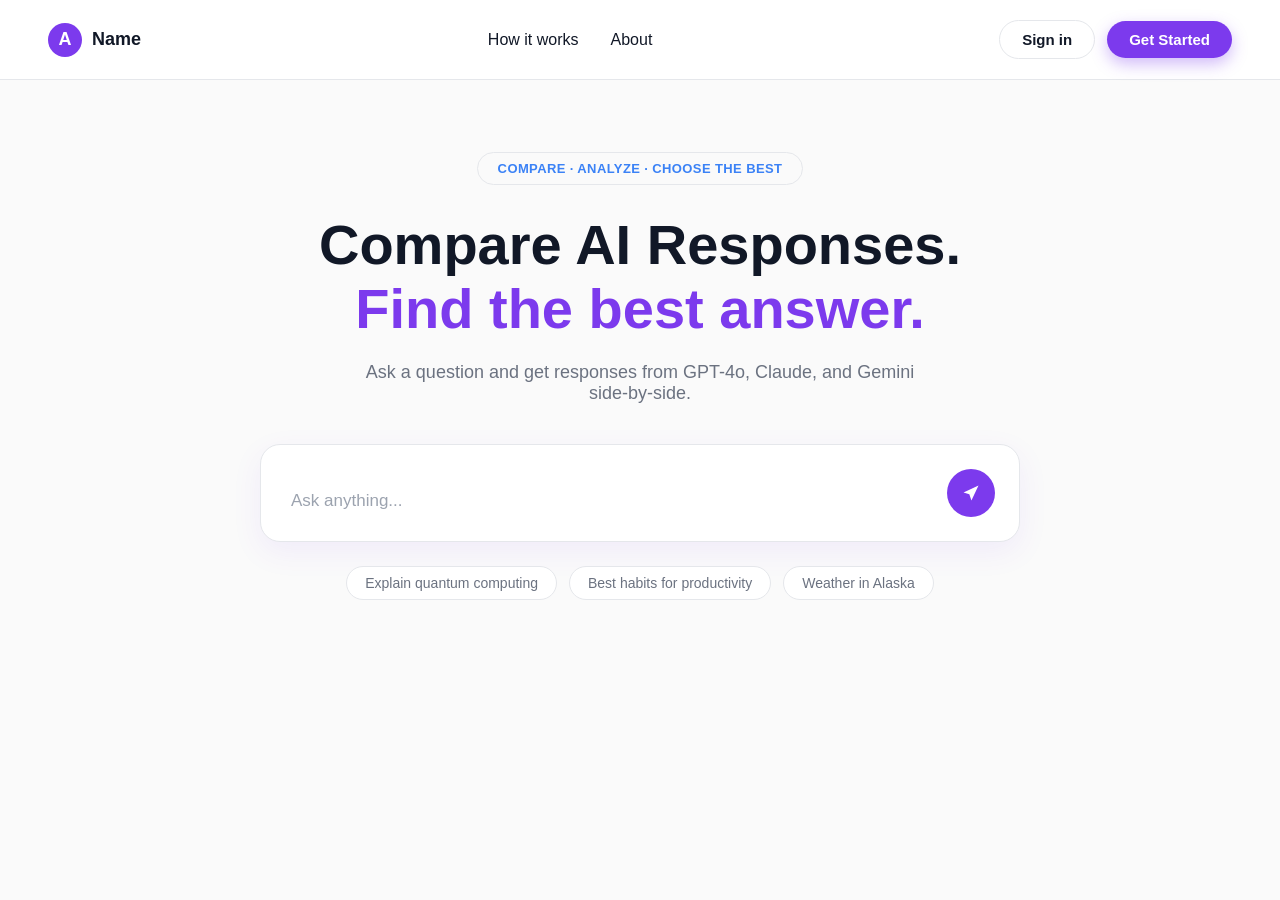
==== index.html @ 4faf6ca4 "Rename index (2).html to index.html" ====
<!DOCTYPE html>
<html lang="en">
<head>
<meta charset="UTF-8">
<meta name="viewport" content="width=device-width, initial-scale=1.0">
<title>LLM Router — Compare AI Responses</title>
<link rel="stylesheet" href="style.css">
</head>
<body>

<header class="topbar">
  <a class="brand" href="#" data-action="go-landing">
    <span class="brand-avatar">A</span>
    <span class="brand-name">Name</span>
  </a>
  <nav class="nav-links">
    <a href="#">How it works</a>
    <a href="#">About</a>
  </nav>
  <div class="nav-actions">
    <a class="btn btn-outline" href="#">Sign in</a>
    <button class="btn btn-primary" data-action="get-started">Get Started</button>
  </div>
</header>

<main>

  <!-- ============ LANDING SCREEN ============ -->
  <section id="screen-landing" class="screen screen--active">
    <div class="landing-hero">
      <span class="pill">COMPARE &middot; ANALYZE &middot; CHOOSE THE BEST</span>
      <h1 class="hero-title">
        Compare AI Responses.<br>
        <span class="accent">Find the best answer.</span>
      </h1>
      <p class="hero-subtitle">
        Ask a question and get responses from GPT-4o, Claude, and Gemini side-by-side.
      </p>

      <form id="question-form" class="ask-box">
        <textarea id="question-input" placeholder="Ask anything..." rows="1" required></textarea>
        <button type="submit" class="send-btn" aria-label="Submit question">
          <svg viewBox="0 0 24 24" fill="currentColor"><path d="M3 11.5 21 3l-8.5 18-2.5-7.5L3 11.5Z"/></svg>
        </button>
      </form>

      <div class="example-chips">
        <button type="button" class="chip">Explain quantum computing</button>
        <button type="button" class="chip">Best habits for productivity</button>
        <button type="button" class="chip">Weather in Alaska</button>
      </div>
    </div>
  </section>

  <!-- ============ LOADING SCREEN ============ -->
  <section id="screen-loading" class="screen">
    <div class="loading-card">
      <span class="brand-avatar brand-avatar--lg">A</span>
      <h2>Comparing responses...</h2>
      <p id="loading-subtitle" class="muted">Getting the best answers from three models.</p>

      <div class="progress-row">
        <div class="progress-track">
          <div id="progress-fill" class="progress-fill"></div>
        </div>
        <span id="progress-percent" class="progress-percent">0%</span>
      </div>

      <ul id="loading-models" class="loading-models"></ul>
    </div>
  </section>

  <!-- ============ RESULTS / COMPARISON SCREEN ============ -->
  <section id="screen-results" class="screen">
    <div class="results-topbar">
      <button class="link-btn" data-action="new-question">&larr; New Question</button>
      <div class="view-toggle">
        <button class="toggle-btn toggle-btn--active" data-view="card">Card View</button>
        <button class="toggle-btn" data-view="table">Table View</button>
      </div>
      <div class="results-actions">
        <button class="icon-btn" data-action="share" title="Share">Share</button>
        <button class="icon-btn" data-action="new-question" title="Restart">&#8635;</button>
      </div>
    </div>

    <h2 class="question-label">Question Asked</h2>
    <p id="question-text" class="question-text">—</p>

    <div id="results-cards" class="results-cards"></div>

    <table id="results-table" class="results-table hidden">
      <thead>
        <tr><th>Model</th><th>Response</th><th></th></tr>
      </thead>
      <tbody id="results-table-body"></tbody>
    </table>

    <div class="verdict-banner">
      <span class="verdict-trophy">🏆</span>
      <div class="verdict-copy">
        <span class="verdict-label">AI Verdict</span>
        <p id="verdict-summary"><strong>—</strong> provides the most actionable, detailed, and well-structured answer.</p>
      </div>
      <div class="verdict-confidence">
        <span class="confidence-label">Confidence Score</span>
        <div class="progress-track progress-track--sm">
          <div id="confidence-fill" class="progress-fill progress-fill--green"></div>
        </div>
      </div>
      <span id="confidence-percent" class="confidence-percent">0%</span>
      <button class="btn btn-outline" data-action="view-verdict">view full verdict &rarr;</button>
    </div>
  </section>

  <!-- ============ EXPANDED RESPONSE SCREEN ============ -->
  <section id="screen-expanded" class="screen">
    <div class="expanded-topbar">
      <button class="link-btn" data-action="back-to-results">&larr; Back to results</button>
      <div class="results-actions">
        <button class="icon-btn" data-action="copy-response">Copy</button>
        <button class="icon-btn" data-action="share">Share</button>
      </div>
    </div>

    <h2 id="expanded-model" class="expanded-model">Model Chosen</h2>
    <p id="expanded-response" class="expanded-response"></p>
  </section>

  <!-- ============ VERDICT / WINNER SCREEN ============ -->
  <section id="screen-verdict" class="screen">
    <div id="confetti" class="confetti"></div>
    <div class="winner-card">
      <span class="winner-trophy">🏆</span>
      <span class="winner-label">WINNER</span>
      <h2 id="winner-model" class="winner-model">Model Name</h2>
      <p id="winner-subtitle" class="winner-subtitle">
        provides the most comprehensive, actionable, and well-structured answer.
      </p>

      <div class="winner-features">
        <div class="feature-card">
          <span class="feature-icon feature-icon--green">🛡️</span>
          <strong>Most Detailed</strong>
          <span class="muted">Covers all aspects thoroughly</span>
        </div>
        <div class="feature-card">
          <span class="feature-icon feature-icon--purple">⚡</span>
          <strong>Most Actionable</strong>
          <span class="muted">Provides clear next steps</span>
        </div>
        <div class="feature-card">
          <span class="feature-icon feature-icon--orange">📋</span>
          <strong>Best Structure</strong>
          <span class="muted">Easy to follow and organized</span>
        </div>
        <div class="feature-card">
          <span class="feature-icon feature-icon--blue">💡</span>
          <strong>More Insights</strong>
          <span class="muted">Offers valuable extra tips</span>
        </div>
      </div>

      <div class="winner-confidence">
        <span class="confidence-label">Confidence Score</span>
        <div class="progress-track">
          <div id="winner-confidence-fill" class="progress-fill progress-fill--green"></div>
        </div>
        <span id="winner-confidence-percent" class="confidence-percent">0%</span>
      </div>

      <button class="btn btn-primary" data-action="ask-another">Ask Another Question &rarr;</button>
    </div>
  </section>

</main>

<script src="script.js"></script>
</body>
</html>
---- style.css ----
:root {
  --purple: #7C3AED;
  --purple-dark: #6D28D9;
  --purple-light: #F3EEFF;
  --blue: #3B82F6;
  --green: #10B981;
  --orange: #F59E0B;
  --ink: #111827;
  --muted: #6B7280;
  --border: #E5E7EB;
  --bg: #FAFAFA;
  --card: #FFFFFF;
  --radius-lg: 20px;
  --radius-md: 12px;
  --shadow: 0 10px 30px rgba(124, 58, 237, 0.08);
}

* { box-sizing: border-box; }

body {
  margin: 0;
  font-family: -apple-system, BlinkMacSystemFont, "Segoe UI", Roboto, Helvetica, Arial, sans-serif;
  color: var(--ink);
  background: var(--bg);
}

a { color: inherit; text-decoration: none; }

.muted { color: var(--muted); }

/* ---------- Top nav ---------- */
.topbar {
  display: flex;
  align-items: center;
  justify-content: space-between;
  padding: 20px 48px;
  border-bottom: 1px solid var(--border);
  background: var(--card);
}

.brand {
  display: flex;
  align-items: center;
  gap: 10px;
  font-weight: 700;
  font-size: 18px;
}

.brand-avatar {
  width: 34px;
  height: 34px;
  border-radius: 50%;
  background: var(--purple);
  color: #fff;
  display: flex;
  align-items: center;
  justify-content: center;
  font-weight: 700;
}

.brand-avatar--lg {
  width: 56px;
  height: 56px;
  font-size: 22px;
  margin: 0 auto 20px;
}

.nav-links {
  display: flex;
  gap: 32px;
  font-weight: 500;
}

.nav-links a:hover { color: var(--purple); }

.nav-actions { display: flex; align-items: center; gap: 12px; }

.btn {
  border: none;
  border-radius: 999px;
  padding: 10px 22px;
  font-weight: 600;
  font-size: 15px;
  cursor: pointer;
  transition: transform 0.15s ease, box-shadow 0.15s ease, opacity 0.15s ease;
}

.btn:hover { transform: translateY(-1px); }

.btn-primary {
  background: var(--purple);
  color: #fff;
  box-shadow: 0 6px 16px rgba(124, 58, 237, 0.35);
}

.btn-primary:hover { background: var(--purple-dark); }

.btn-outline {
  background: #fff;
  color: var(--ink);
  border: 1px solid var(--border);
}

.btn-outline:hover { border-color: var(--purple); color: var(--purple); }

/* ---------- Screens ---------- */
main { max-width: 1100px; margin: 0 auto; padding: 0 24px; }

.screen { display: none; }
.screen--active { display: block; }

/* ---------- Landing ---------- */
.landing-hero {
  text-align: center;
  padding: 72px 0 48px;
}

.pill {
  display: inline-block;
  padding: 8px 20px;
  border-radius: 999px;
  border: 1px solid var(--border);
  color: var(--blue);
  font-weight: 700;
  font-size: 13px;
  letter-spacing: 0.03em;
  margin-bottom: 28px;
}

.hero-title {
  font-size: 56px;
  line-height: 1.15;
  font-weight: 800;
  margin: 0 0 20px;
}

.hero-title .accent { color: var(--purple); }

.hero-subtitle {
  font-size: 18px;
  color: var(--muted);
  max-width: 560px;
  margin: 0 auto 40px;
}

.ask-box {
  display: flex;
  align-items: flex-end;
  gap: 16px;
  max-width: 760px;
  margin: 0 auto;
  background: var(--card);
  border-radius: var(--radius-lg);
  border: 1px solid var(--border);
  box-shadow: var(--shadow);
  padding: 24px 24px 24px 28px;
}

.ask-box textarea {
  flex: 1;
  border: none;
  outline: none;
  resize: none;
  font-size: 17px;
  font-family: inherit;
  color: var(--ink);
  min-height: 28px;
  max-height: 160px;
}

.ask-box textarea::placeholder { color: #9CA3AF; }

.send-btn {
  flex-shrink: 0;
  width: 48px;
  height: 48px;
  border: none;
  border-radius: 50%;
  background: var(--purple);
  color: #fff;
  display: flex;
  align-items: center;
  justify-content: center;
  cursor: pointer;
}

.send-btn svg { width: 20px; height: 20px; }
.send-btn:hover { background: var(--purple-dark); }

.example-chips {
  display: flex;
  justify-content: center;
  flex-wrap: wrap;
  gap: 12px;
  margin-top: 24px;
}

.chip {
  background: #fff;
  border: 1px solid var(--border);
  border-radius: 999px;
  padding: 8px 18px;
  font-size: 14px;
  color: var(--muted);
  cursor: pointer;
}

.chip:hover { border-color: var(--purple); color: var(--purple); }

/* ---------- Loading ---------- */
.loading-card {
  max-width: 480px;
  margin: 100px auto;
  text-align: center;
}

.loading-card h2 { font-size: 24px; margin: 0 0 8px; }
.loading-card .muted { margin: 0 0 32px; }

.progress-row {
  display: flex;
  align-items: center;
  gap: 14px;
  margin-bottom: 36px;
}

.progress-track {
  flex: 1;
  height: 8px;
  background: var(--border);
  border-radius: 999px;
  overflow: hidden;
}

.progress-track--sm { height: 6px; }

.progress-fill {
  height: 100%;
  width: 0%;
  background: var(--green);
  border-radius: 999px;
  transition: width 0.2s ease;
}

.progress-fill--green { background: var(--green); }

.progress-percent, .confidence-percent {
  font-weight: 700;
  font-size: 14px;
  min-width: 40px;
  text-align: right;
}

.loading-models {
  list-style: none;
  margin: 0;
  padding: 0;
  text-align: left;
}

.loading-models li {
  display: flex;
  justify-content: space-between;
  align-items: center;
  padding: 12px 0;
  border-bottom: 1px solid var(--border);
  font-weight: 600;
}

.loading-models li:last-child { border-bottom: none; }

.loading-status { font-weight: 500; font-size: 14px; color: var(--muted); }
.loading-status--done { color: var(--green); }

/* ---------- Results ---------- */
.results-topbar {
  display: flex;
  align-items: center;
  justify-content: space-between;
  padding: 32px 0 8px;
  gap: 16px;
  flex-wrap: wrap;
}

.link-btn {
  background: none;
  border: none;
  font-weight: 600;
  font-size: 15px;
  color: var(--ink);
  cursor: pointer;
}

.link-btn:hover { color: var(--purple); }

.view-toggle {
  display: flex;
  background: var(--border);
  border-radius: 999px;
  padding: 4px;
  gap: 4px;
}

.toggle-btn {
  border: none;
  background: transparent;
  padding: 6px 16px;
  border-radius: 999px;
  font-weight: 600;
  font-size: 13px;
  color: var(--muted);
  cursor: pointer;
}

.toggle-btn--active { background: #fff; color: var(--ink); box-shadow: 0 1px 3px rgba(0,0,0,0.1); }

.results-actions { display: flex; gap: 8px; }

.icon-btn {
  border: 1px solid var(--border);
  background: #fff;
  border-radius: 8px;
  padding: 8px 14px;
  font-weight: 600;
  font-size: 14px;
  cursor: pointer;
}

.icon-btn:hover { border-color: var(--purple); color: var(--purple); }

.question-label {
  font-size: 13px;
  text-transform: uppercase;
  letter-spacing: 0.06em;
  color: var(--muted);
  margin: 20px 0 6px;
}

.question-text {
  font-size: 22px;
  font-weight: 700;
  margin: 0 0 28px;
}

.results-cards {
  display: grid;
  grid-template-columns: repeat(3, 1fr);
  gap: 20px;
  margin-bottom: 28px;
}

.result-card {
  background: var(--card);
  border: 1px solid var(--border);
  border-radius: var(--radius-lg);
  padding: 24px;
  display: flex;
  flex-direction: column;
}

.result-card h3 { margin: 0 0 14px; font-size: 18px; }

.result-card .response-label {
  font-weight: 700;
  margin-bottom: 4px;
}

.result-card p {
  color: var(--muted);
  font-size: 15px;
  line-height: 1.5;
  flex: 1;
  margin: 0 0 20px;
}

.read-more-btn {
  border: none;
  border-radius: var(--radius-md);
  padding: 12px 16px;
  font-weight: 700;
  cursor: pointer;
  text-align: center;
}

.read-more-btn--green { background: #DCFCE7; color: #16A34A; }
.read-more-btn--orange { background: #FEF3C7; color: #D97706; }
.read-more-btn--blue { background: #DBEAFE; color: #2563EB; }

.results-table {
  width: 100%;
  border-collapse: collapse;
  margin-bottom: 28px;
  background: var(--card);
  border: 1px solid var(--border);
  border-radius: var(--radius-lg);
  overflow: hidden;
}

.results-table th, .results-table td {
  text-align: left;
  padding: 16px 20px;
  border-bottom: 1px solid var(--border);
  vertical-align: top;
}

.results-table th { font-size: 13px; text-transform: uppercase; color: var(--muted); }
.results-table td.model-cell { font-weight: 700; white-space: nowrap; }
.results-table td.response-cell { color: var(--muted); font-size: 15px; }
.results-table tr:last-child td { border-bottom: none; }

.hidden { display: none !important; }

.verdict-banner {
  display: flex;
  align-items: center;
  gap: 20px;
  background: var(--purple-light);
  border-radius: var(--radius-lg);
  padding: 24px 28px;
  margin-bottom: 48px;
  flex-wrap: wrap;
}

.verdict-trophy { font-size: 32px; }

.verdict-copy { flex: 1; min-width: 220px; }
.verdict-label { display: block; font-size: 13px; color: var(--muted); margin-bottom: 4px; }
.verdict-copy p { margin: 0; font-size: 16px; }

.verdict-confidence {
  display: flex;
  flex-direction: column;
  gap: 6px;
  min-width: 160px;
}

.confidence-label { font-size: 13px; color: var(--muted); }

/* ---------- Expanded response ---------- */
.expanded-topbar {
  display: flex;
  align-items: center;
  justify-content: space-between;
  padding: 32px 0;
}

.expanded-model { font-size: 26px; margin: 0 0 20px; }

.expanded-response {
  font-size: 17px;
  line-height: 1.7;
  color: var(--ink);
  max-width: 760px;
  padding-bottom: 80px;
}

/* ---------- Verdict / Winner ---------- */
#screen-verdict { position: relative; overflow: hidden; }

.confetti { position: absolute; inset: 0; pointer-events: none; }

.confetti span {
  position: absolute;
  top: -20px;
  width: 8px;
  height: 8px;
  border-radius: 2px;
  animation: confetti-fall linear forwards;
}

@keyframes confetti-fall {
  to { transform: translateY(420px) rotate(360deg); opacity: 0; }
}

.winner-card {
  position: relative;
  text-align: center;
  max-width: 640px;
  margin: 56px auto;
  padding: 0 16px;
}

.winner-trophy { font-size: 56px; display: block; margin-bottom: 12px; }

.winner-label {
  display: inline-block;
  font-weight: 800;
  letter-spacing: 0.15em;
  font-size: 13px;
  color: var(--purple);
  margin-bottom: 8px;
}

.winner-model { font-size: 34px; margin: 0 0 12px; }

.winner-subtitle {
  color: var(--muted);
  font-size: 16px;
  max-width: 480px;
  margin: 0 auto 32px;
}

.winner-features {
  display: grid;
  grid-template-columns: repeat(4, 1fr);
  gap: 14px;
  margin-bottom: 40px;
}

.feature-card {
  background: var(--card);
  border: 1px solid var(--border);
  border-radius: var(--radius-md);
  padding: 18px 12px;
  display: flex;
  flex-direction: column;
  gap: 6px;
  font-size: 13px;
}

.feature-icon { font-size: 20px; margin-bottom: 4px; }

.winner-confidence {
  display: flex;
  align-items: center;
  gap: 14px;
  margin-bottom: 32px;
  text-align: left;
}

.winner-confidence .confidence-label { flex-shrink: 0; }

/* ---------- Responsive ---------- */
@media (max-width: 860px) {
  .topbar { padding: 16px 20px; }
  .nav-links { display: none; }
  .hero-title { font-size: 38px; }
  .results-cards { grid-template-columns: 1fr; }
  .winner-features { grid-template-columns: repeat(2, 1fr); }
  .verdict-banner { flex-direction: column; align-items: flex-start; }
}
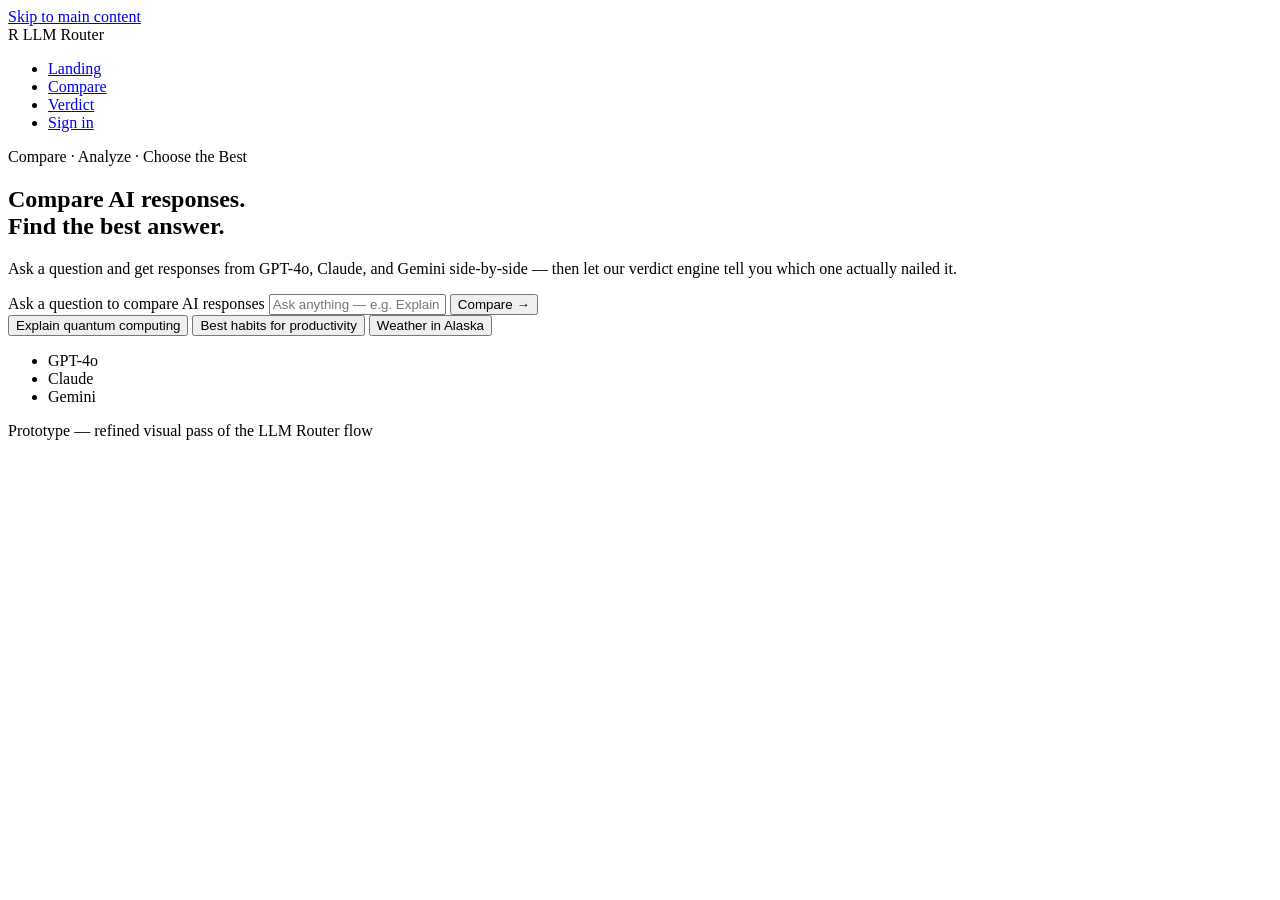
==== commit 9b349a75: "Rename index (2).html to index.html" ====
--- a/index.html
+++ b/index.html
@@ -2,179 +2,276 @@
 <html lang="en">
 <head>
 <meta charset="UTF-8">
-<meta name="viewport" content="width=device-width, initial-scale=1.0">
-<title>LLM Router — Compare AI Responses</title>
-<link rel="stylesheet" href="style.css">
+<meta name="viewport" content="width=device-width, initial-scale=1">
+<title>LLM Router — Compare AI responses</title>
+<meta name="description" content="Ask a question, compare answers from GPT-4o, Claude and Gemini side by side, and see which response wins.">
+<link rel="icon" href="data:image/svg+xml,%3Csvg xmlns='http://www.w3.org/2000/svg' viewBox='0 0 32 32'%3E%3Cdefs%3E%3ClinearGradient id='g' x1='0' y1='0' x2='1' y2='1'%3E%3Cstop offset='0' stop-color='%238B7CFF'/%3E%3Cstop offset='1' stop-color='%235B8CFF'/%3E%3C/linearGradient%3E%3C/defs%3E%3Crect width='32' height='32' rx='8' fill='url(%23g)'/%3E%3Ctext x='16' y='22' font-family='Arial,sans-serif' font-weight='800' font-size='18' fill='%230A0B0E' text-anchor='middle'%3ER%3C/text%3E%3C/svg%3E">
+<link rel="preconnect" href="https://fonts.googleapis.com">
+<link rel="preconnect" href="https://fonts.gstatic.com" crossorigin>
+<link href="https://fonts.googleapis.com/css2?family=Inter:wght@400;500;600;700;800&display=swap" rel="stylesheet">
+<link rel="stylesheet" href="css/styles.css">
 </head>
 <body>
 
-<header class="topbar">
-  <a class="brand" href="#" data-action="go-landing">
-    <span class="brand-avatar">A</span>
-    <span class="brand-name">Name</span>
-  </a>
-  <nav class="nav-links">
-    <a href="#">How it works</a>
-    <a href="#">About</a>
-  </nav>
-  <div class="nav-actions">
-    <a class="btn btn-outline" href="#">Sign in</a>
-    <button class="btn btn-primary" data-action="get-started">Get Started</button>
-  </div>
-</header>
-
-<main>
-
-  <!-- ============ LANDING SCREEN ============ -->
-  <section id="screen-landing" class="screen screen--active">
-    <div class="landing-hero">
-      <span class="pill">COMPARE &middot; ANALYZE &middot; CHOOSE THE BEST</span>
-      <h1 class="hero-title">
-        Compare AI Responses.<br>
-        <span class="accent">Find the best answer.</span>
+<a class="skip-link" href="#main-content">Skip to main content</a>
+
+<div class="app">
+
+  <header class="site-header">
+    <div class="brand">
+      <span class="brand-mark" aria-hidden="true">R</span>
+      <span class="brand-name">LLM Router</span>
+    </div>
+
+    <nav class="primary-nav" aria-label="Main">
+      <ul>
+        <li><a href="#/landing" data-route="landing">Landing</a></li>
+        <li><a href="#/compare" data-route="compare">Compare</a></li>
+        <li><a href="#/verdict" data-route="verdict">Verdict</a></li>
+        <li><a href="#/auth" data-route="auth">Sign in</a></li>
+      </ul>
+    </nav>
+
+    <div class="header-spacer" aria-hidden="true"></div>
+  </header>
+
+  <p id="route-announcer" class="visually-hidden" role="status" aria-live="polite"></p>
+  <p id="toast" class="visually-hidden" role="status" aria-live="polite"></p>
+
+  <main id="main-content" class="app-main" tabindex="-1">
+
+    <!-- ============ SCREEN: LANDING ============ -->
+    <section id="screen-landing" class="screen screen-landing" data-screen="landing" tabindex="-1">
+      <p class="eyebrow">
+        <span class="eyebrow-dot" aria-hidden="true"></span>
+        Compare &middot; Analyze &middot; Choose the Best
+      </p>
+
+      <h1 class="landing-title">
+        Compare AI responses.<br>
+        <span class="gradient-text">Find the best answer.</span>
       </h1>
-      <p class="hero-subtitle">
-        Ask a question and get responses from GPT-4o, Claude, and Gemini side-by-side.
+
+      <p class="landing-subtitle">
+        Ask a question and get responses from GPT-4o, Claude, and Gemini side-by-side — then let our verdict engine tell you which one actually nailed it.
       </p>
 
-      <form id="question-form" class="ask-box">
-        <textarea id="question-input" placeholder="Ask anything..." rows="1" required></textarea>
-        <button type="submit" class="send-btn" aria-label="Submit question">
-          <svg viewBox="0 0 24 24" fill="currentColor"><path d="M3 11.5 21 3l-8.5 18-2.5-7.5L3 11.5Z"/></svg>
+      <form id="query-form" class="query-form" novalidate>
+        <label class="visually-hidden" for="query-input">Ask a question to compare AI responses</label>
+        <input
+          id="query-input"
+          name="query"
+          type="text"
+          class="query-input"
+          placeholder="Ask anything — e.g. Explain quantum computing"
+          autocomplete="off"
+        >
+        <button type="submit" class="btn btn-primary query-submit">
+          Compare <span aria-hidden="true">→</span>
         </button>
       </form>
 
-      <div class="example-chips">
-        <button type="button" class="chip">Explain quantum computing</button>
-        <button type="button" class="chip">Best habits for productivity</button>
-        <button type="button" class="chip">Weather in Alaska</button>
-      </div>
-    </div>
-  </section>
-
-  <!-- ============ LOADING SCREEN ============ -->
-  <section id="screen-loading" class="screen">
-    <div class="loading-card">
-      <span class="brand-avatar brand-avatar--lg">A</span>
-      <h2>Comparing responses...</h2>
-      <p id="loading-subtitle" class="muted">Getting the best answers from three models.</p>
-
-      <div class="progress-row">
-        <div class="progress-track">
-          <div id="progress-fill" class="progress-fill"></div>
-        </div>
-        <span id="progress-percent" class="progress-percent">0%</span>
-      </div>
-
-      <ul id="loading-models" class="loading-models"></ul>
-    </div>
-  </section>
-
-  <!-- ============ RESULTS / COMPARISON SCREEN ============ -->
-  <section id="screen-results" class="screen">
-    <div class="results-topbar">
-      <button class="link-btn" data-action="new-question">&larr; New Question</button>
-      <div class="view-toggle">
-        <button class="toggle-btn toggle-btn--active" data-view="card">Card View</button>
-        <button class="toggle-btn" data-view="table">Table View</button>
-      </div>
-      <div class="results-actions">
-        <button class="icon-btn" data-action="share" title="Share">Share</button>
-        <button class="icon-btn" data-action="new-question" title="Restart">&#8635;</button>
-      </div>
-    </div>
-
-    <h2 class="question-label">Question Asked</h2>
-    <p id="question-text" class="question-text">—</p>
-
-    <div id="results-cards" class="results-cards"></div>
-
-    <table id="results-table" class="results-table hidden">
-      <thead>
-        <tr><th>Model</th><th>Response</th><th></th></tr>
-      </thead>
-      <tbody id="results-table-body"></tbody>
-    </table>
-
-    <div class="verdict-banner">
-      <span class="verdict-trophy">🏆</span>
-      <div class="verdict-copy">
-        <span class="verdict-label">AI Verdict</span>
-        <p id="verdict-summary"><strong>—</strong> provides the most actionable, detailed, and well-structured answer.</p>
-      </div>
-      <div class="verdict-confidence">
-        <span class="confidence-label">Confidence Score</span>
-        <div class="progress-track progress-track--sm">
-          <div id="confidence-fill" class="progress-fill progress-fill--green"></div>
-        </div>
-      </div>
-      <span id="confidence-percent" class="confidence-percent">0%</span>
-      <button class="btn btn-outline" data-action="view-verdict">view full verdict &rarr;</button>
-    </div>
-  </section>
-
-  <!-- ============ EXPANDED RESPONSE SCREEN ============ -->
-  <section id="screen-expanded" class="screen">
-    <div class="expanded-topbar">
-      <button class="link-btn" data-action="back-to-results">&larr; Back to results</button>
-      <div class="results-actions">
-        <button class="icon-btn" data-action="copy-response">Copy</button>
-        <button class="icon-btn" data-action="share">Share</button>
-      </div>
-    </div>
-
-    <h2 id="expanded-model" class="expanded-model">Model Chosen</h2>
-    <p id="expanded-response" class="expanded-response"></p>
-  </section>
-
-  <!-- ============ VERDICT / WINNER SCREEN ============ -->
-  <section id="screen-verdict" class="screen">
-    <div id="confetti" class="confetti"></div>
-    <div class="winner-card">
-      <span class="winner-trophy">🏆</span>
-      <span class="winner-label">WINNER</span>
-      <h2 id="winner-model" class="winner-model">Model Name</h2>
-      <p id="winner-subtitle" class="winner-subtitle">
-        provides the most comprehensive, actionable, and well-structured answer.
-      </p>
-
-      <div class="winner-features">
-        <div class="feature-card">
-          <span class="feature-icon feature-icon--green">🛡️</span>
-          <strong>Most Detailed</strong>
-          <span class="muted">Covers all aspects thoroughly</span>
-        </div>
-        <div class="feature-card">
-          <span class="feature-icon feature-icon--purple">⚡</span>
-          <strong>Most Actionable</strong>
-          <span class="muted">Provides clear next steps</span>
-        </div>
-        <div class="feature-card">
-          <span class="feature-icon feature-icon--orange">📋</span>
-          <strong>Best Structure</strong>
-          <span class="muted">Easy to follow and organized</span>
-        </div>
-        <div class="feature-card">
-          <span class="feature-icon feature-icon--blue">💡</span>
-          <strong>More Insights</strong>
-          <span class="muted">Offers valuable extra tips</span>
-        </div>
-      </div>
-
-      <div class="winner-confidence">
-        <span class="confidence-label">Confidence Score</span>
-        <div class="progress-track">
-          <div id="winner-confidence-fill" class="progress-fill progress-fill--green"></div>
-        </div>
-        <span id="winner-confidence-percent" class="confidence-percent">0%</span>
-      </div>
-
-      <button class="btn btn-primary" data-action="ask-another">Ask Another Question &rarr;</button>
-    </div>
-  </section>
-
-</main>
-
-<script src="script.js"></script>
+      <div class="examples" role="group" aria-label="Example questions">
+        <button type="button" class="chip" data-example="Explain quantum computing">Explain quantum computing</button>
+        <button type="button" class="chip" data-example="Best habits for productivity">Best habits for productivity</button>
+        <button type="button" class="chip" data-example="Weather in Alaska">Weather in Alaska</button>
+      </div>
+
+      <ul class="model-list" aria-label="Models compared">
+        <li><span class="model-dot" style="background:#5B8CFF" aria-hidden="true"></span>GPT-4o</li>
+        <li><span class="model-dot" style="background:#8B7CFF" aria-hidden="true"></span>Claude</li>
+        <li><span class="model-dot" style="background:#5BD6C0" aria-hidden="true"></span>Gemini</li>
+      </ul>
+    </section>
+
+    <!-- ============ SCREEN: COMPARE ============ -->
+    <section id="screen-compare" class="screen screen-compare" data-screen="compare" tabindex="-1" hidden>
+      <div class="compare-header">
+        <div>
+          <p class="eyebrow-label" id="question-label">Question asked</p>
+          <h1 class="question-text" id="question-text">&ldquo;Explain quantum computing&rdquo;</h1>
+        </div>
+
+        <div class="compare-controls">
+          <div class="view-tabs" role="tablist" aria-label="Response view">
+            <button type="button" id="tab-card" class="tab-btn" role="tab" aria-selected="true" aria-controls="panel-card" tabindex="0">Card View</button>
+            <button type="button" id="tab-table" class="tab-btn" role="tab" aria-selected="false" aria-controls="panel-table" tabindex="-1">Table View</button>
+          </div>
+          <button type="button" class="btn btn-ghost" id="share-btn">Share</button>
+        </div>
+      </div>
+
+      <div id="panel-card" role="tabpanel" aria-labelledby="tab-card" tabindex="0">
+        <div class="response-grid">
+
+          <article class="response-card is-winner">
+            <span class="winner-badge"><span aria-hidden="true">🏆</span> Winner</span>
+            <h2 class="response-model"><span class="model-dot" style="background:#8B7CFF" aria-hidden="true"></span>Claude</h2>
+            <p class="response-snippet">Quantum computing harnesses superposition and entanglement to process information in fundamentally different ways than classical computers — here's a breakdown of the core concepts, with a real-world analogy for each.</p>
+            <button type="button" class="link-btn" data-open-verdict>Open full response <span aria-hidden="true">→</span></button>
+          </article>
+
+          <article class="response-card">
+            <h2 class="response-model"><span class="model-dot" style="background:#5B8CFF" aria-hidden="true"></span>GPT-4o</h2>
+            <p class="response-snippet">Quantum computing uses qubits that can exist in superposition, enabling certain calculations to be performed in parallel compared to classical bits.</p>
+            <button type="button" class="link-btn" data-open-verdict>Open full response <span aria-hidden="true">→</span></button>
+          </article>
+
+          <article class="response-card">
+            <h2 class="response-model"><span class="model-dot" style="background:#5BD6C0" aria-hidden="true"></span>Gemini</h2>
+            <p class="response-snippet">At its core, quantum computing relies on qubits instead of bits. Unlike classical bits, qubits can represent multiple states simultaneously.</p>
+            <button type="button" class="link-btn" data-open-verdict>Open full response <span aria-hidden="true">→</span></button>
+          </article>
+
+        </div>
+      </div>
+
+      <div id="panel-table" role="tabpanel" aria-labelledby="tab-table" tabindex="0" hidden>
+        <table class="response-table">
+          <caption class="visually-hidden">Model responses for &ldquo;Explain quantum computing&rdquo;</caption>
+          <thead>
+            <tr>
+              <th scope="col">Model</th>
+              <th scope="col">Response</th>
+            </tr>
+          </thead>
+          <tbody>
+            <tr>
+              <th scope="row"><span class="model-dot" style="background:#5B8CFF" aria-hidden="true"></span>GPT-4o</th>
+              <td>Quantum computing uses qubits that can exist in superposition, enabling certain calculations to be performed in parallel compared to classical bits.</td>
+            </tr>
+            <tr>
+              <th scope="row"><span class="model-dot" style="background:#8B7CFF" aria-hidden="true"></span>Claude <span class="visually-hidden">(winner)</span></th>
+              <td>Quantum computing harnesses superposition and entanglement to process information in fundamentally different ways than classical computers — here's a breakdown of the core concepts, with a real-world analogy for each.</td>
+            </tr>
+            <tr>
+              <th scope="row"><span class="model-dot" style="background:#5BD6C0" aria-hidden="true"></span>Gemini</th>
+              <td>At its core, quantum computing relies on qubits instead of bits. Unlike classical bits, qubits can represent multiple states simultaneously.</td>
+            </tr>
+          </tbody>
+        </table>
+      </div>
+
+      <div class="verdict-banner">
+        <div class="verdict-banner-text">
+          <span class="verdict-banner-icon" aria-hidden="true">🏆</span>
+          <div>
+            <p class="verdict-banner-label">AI Verdict</p>
+            <p class="verdict-banner-body"><strong>Claude</strong> provides the most actionable, detailed, and well-structured answer.</p>
+          </div>
+        </div>
+        <button type="button" class="btn btn-primary" data-open-verdict>View full verdict <span aria-hidden="true">→</span></button>
+      </div>
+    </section>
+
+    <!-- ============ SCREEN: VERDICT ============ -->
+    <section id="screen-verdict" class="screen screen-verdict" data-screen="verdict" tabindex="-1" hidden>
+      <a class="back-link" href="#/compare">
+        <span aria-hidden="true">←</span> Back to results
+      </a>
+
+      <div class="verdict-card">
+        <span class="winner-badge winner-badge-lg"><span aria-hidden="true">🏆</span> Winner</span>
+        <h1 class="verdict-title">Claude</h1>
+        <p class="verdict-desc">Provides the most comprehensive, actionable, and well-structured answer among the three models compared.</p>
+
+        <ul class="criteria-grid">
+          <li class="criteria-item">
+            <p class="criteria-title"><span aria-hidden="true">🛡️</span> Most Detailed</p>
+            <p class="criteria-desc">Covers all aspects thoroughly</p>
+          </li>
+          <li class="criteria-item">
+            <p class="criteria-title"><span aria-hidden="true">⚡</span> Most Actionable</p>
+            <p class="criteria-desc">Provides clear next steps</p>
+          </li>
+          <li class="criteria-item">
+            <p class="criteria-title"><span aria-hidden="true">📋</span> Best Structure</p>
+            <p class="criteria-desc">Easy to follow and organized</p>
+          </li>
+          <li class="criteria-item">
+            <p class="criteria-title"><span aria-hidden="true">💡</span> More Insights</p>
+            <p class="criteria-desc">Offers valuable extra tips</p>
+          </li>
+        </ul>
+
+        <p class="confidence-label" id="confidence-label">Confidence Score</p>
+        <div
+          class="confidence-track"
+          role="progressbar"
+          aria-labelledby="confidence-label"
+          aria-valuenow="87"
+          aria-valuemin="0"
+          aria-valuemax="100"
+          aria-valuetext="87%"
+        >
+          <div class="confidence-fill" style="width:87%"></div>
+        </div>
+        <p class="confidence-value" aria-hidden="true">87%</p>
+
+        <div class="verdict-actions">
+          <button type="button" class="btn btn-secondary" id="copy-verdict-btn">Copy</button>
+          <button type="button" class="btn btn-secondary" id="share-verdict-btn">Share</button>
+          <a class="btn btn-primary" href="#/landing" id="ask-another-btn">Ask another question <span aria-hidden="true">→</span></a>
+        </div>
+      </div>
+    </section>
+
+    <!-- ============ SCREEN: AUTH ============ -->
+    <section id="screen-auth" class="screen screen-auth" data-screen="auth" tabindex="-1" hidden>
+      <div class="auth-card">
+        <div class="auth-tabs" role="tablist" aria-label="Account access">
+          <button type="button" id="tab-signin" class="tab-btn" role="tab" aria-selected="true" aria-controls="panel-signin" tabindex="0">Sign in</button>
+          <button type="button" id="tab-signup" class="tab-btn" role="tab" aria-selected="false" aria-controls="panel-signup" tabindex="-1">Create account</button>
+        </div>
+
+        <div id="panel-signin" role="tabpanel" aria-labelledby="tab-signin" tabindex="0">
+          <h1 class="auth-title" tabindex="-1">Welcome back</h1>
+          <p class="auth-subtitle">Sign in to continue comparing AI responses.</p>
+
+          <form class="auth-form" data-auth-form novalidate>
+            <div class="field">
+              <label for="signin-username">Username</label>
+              <input id="signin-username" name="username" type="text" autocomplete="username" placeholder="your username">
+            </div>
+            <div class="field">
+              <label for="signin-password">Password</label>
+              <input id="signin-password" name="password" type="password" autocomplete="current-password" placeholder="••••••••">
+            </div>
+            <button type="submit" class="btn btn-primary auth-submit">Sign in</button>
+          </form>
+
+          <p class="auth-switch">Don't have an account? <a href="#" data-switch-tab="signup">Get Started</a></p>
+        </div>
+
+        <div id="panel-signup" role="tabpanel" aria-labelledby="tab-signup" tabindex="0" hidden>
+          <h1 class="auth-title" tabindex="-1">Create your account</h1>
+          <p class="auth-subtitle">Get started comparing AI responses side-by-side.</p>
+
+          <form class="auth-form" data-auth-form novalidate>
+            <div class="field">
+              <label for="signup-username">Username</label>
+              <input id="signup-username" name="username" type="text" autocomplete="username" placeholder="your username">
+            </div>
+            <div class="field">
+              <label for="signup-password">Password</label>
+              <input id="signup-password" name="password" type="password" autocomplete="new-password" placeholder="••••••••">
+            </div>
+            <button type="submit" class="btn btn-primary auth-submit">Create Account</button>
+          </form>
+
+          <p class="auth-switch">Already have an account? <a href="#" data-switch-tab="signin">Sign in</a></p>
+        </div>
+      </div>
+    </section>
+
+  </main>
+
+  <footer class="site-footer">
+    Prototype — refined visual pass of the LLM Router flow
+  </footer>
+
+</div>
+
+<script src="js/app.js"></script>
 </body>
 </html>
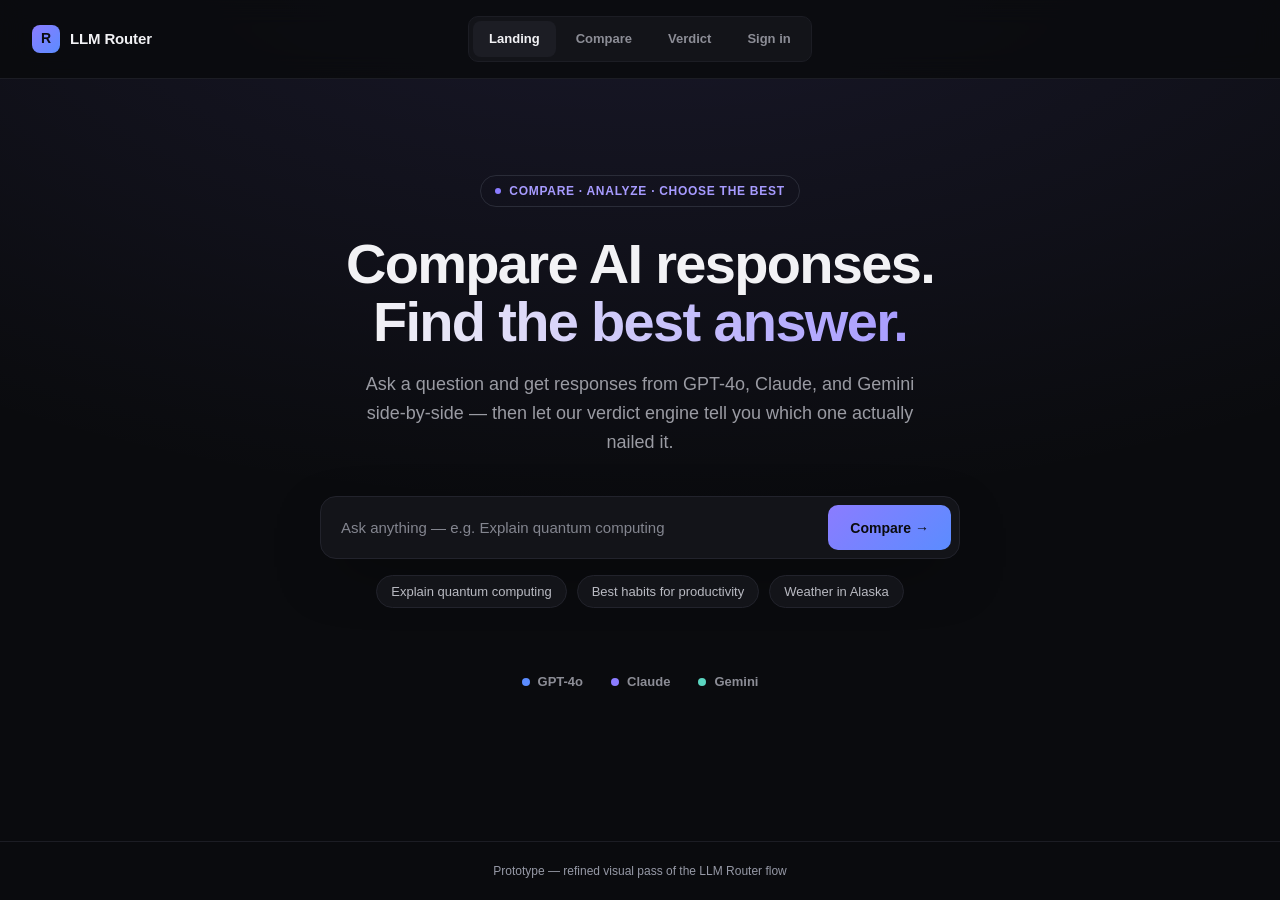
==== commit 4469b77e: "Rename index (2).html to index.html" ====
--- a/index.html
+++ b/index.html
@@ -9,7 +9,7 @@
 <link rel="preconnect" href="https://fonts.googleapis.com">
 <link rel="preconnect" href="https://fonts.gstatic.com" crossorigin>
 <link href="https://fonts.googleapis.com/css2?family=Inter:wght@400;500;600;700;800&display=swap" rel="stylesheet">
-<link rel="stylesheet" href="css/styles.css">
+<link rel="stylesheet" href="styles.css">
 </head>
 <body>
 
@@ -272,6 +272,6 @@
 
 </div>
 
-<script src="js/app.js"></script>
+<script src="script.js"></script>
 </body>
 </html>
--- a/styles.css
+++ b/styles.css
@@ -0,0 +1,861 @@
+/* ===== Design tokens ===== */
+:root {
+  --bg: #0A0B0E;
+  --surface: #131419;
+  --surface-2: #0F1015;
+  --surface-3: #1C1D24;
+  --border: #22232C;
+  --border-soft: #1C1D24;
+  --border-strong: #2A2C38;
+  --border-accent: #2A2C4A;
+  --border-winner: #5B4FCF;
+
+  --text: #F2F2F5;
+  --text-secondary: #9A9BA3;
+  --text-muted: #8C8D96;
+  --text-label: #B9BAC2;
+  --text-faint: #8B8C97;
+  --text-placeholder: #83858F;
+  --text-footer: #9699A6;
+  --text-body: #D6D7DD;
+
+  --accent: #8B7CFF;
+  --accent-2: #5B8CFF;
+  --accent-hover: #A79BFF;
+  --on-accent: #0A0B0E;
+
+  --winner-grad-start: #FFD76A;
+  --winner-grad-end: #FFB020;
+  --winner-text: #2A1B00;
+
+  --focus-ring: #C7BFFF;
+
+  --radius-sm: 8px;
+  --radius-md: 10px;
+  --radius-lg: 16px;
+  --radius-xl: 20px;
+  --radius-pill: 999px;
+}
+
+/* ===== Reset ===== */
+* {
+  box-sizing: border-box;
+}
+
+html {
+  color-scheme: dark;
+}
+
+body {
+  margin: 0;
+  background: var(--bg);
+  color: var(--text);
+  font-family: 'Inter', -apple-system, BlinkMacSystemFont, 'Segoe UI', sans-serif;
+  line-height: 1.5;
+}
+
+img, svg {
+  max-width: 100%;
+}
+
+a {
+  color: var(--accent);
+}
+
+a:hover {
+  color: var(--accent-hover);
+}
+
+input::placeholder {
+  color: var(--text-placeholder);
+}
+
+::selection {
+  background: rgba(139, 124, 255, 0.35);
+}
+
+::-webkit-scrollbar {
+  width: 8px;
+  height: 8px;
+}
+
+::-webkit-scrollbar-thumb {
+  background: var(--surface-3);
+  border-radius: 8px;
+}
+
+@media (prefers-reduced-motion: no-preference) {
+  @keyframes pulse {
+    0%, 100% { opacity: 1; }
+    50% { opacity: 0.4; }
+  }
+  .eyebrow-dot {
+    animation: pulse 2s infinite;
+  }
+}
+
+/* ===== Accessibility helpers ===== */
+.visually-hidden {
+  position: absolute;
+  width: 1px;
+  height: 1px;
+  padding: 0;
+  margin: -1px;
+  overflow: hidden;
+  clip: rect(0, 0, 0, 0);
+  white-space: nowrap;
+  border: 0;
+}
+
+.skip-link {
+  position: absolute;
+  top: -60px;
+  left: 12px;
+  z-index: 100;
+  background: var(--accent);
+  color: var(--on-accent);
+  font-weight: 700;
+  padding: 12px 18px;
+  border-radius: var(--radius-md);
+  transition: top 0.15s ease;
+}
+
+.skip-link:focus {
+  top: 12px;
+}
+
+:focus-visible {
+  outline: 3px solid var(--focus-ring);
+  outline-offset: 2px;
+  border-radius: 4px;
+}
+
+/* ===== Layout ===== */
+.app {
+  min-height: 100vh;
+  background:
+    radial-gradient(ellipse 1200px 600px at 50% -10%, rgba(139, 124, 255, 0.12), transparent),
+    var(--bg);
+  display: flex;
+  flex-direction: column;
+}
+
+.site-header {
+  position: sticky;
+  top: 0;
+  z-index: 50;
+  display: flex;
+  align-items: center;
+  justify-content: space-between;
+  gap: 16px;
+  padding: 16px 32px;
+  border-bottom: 1px solid var(--border-soft);
+  background: rgba(10, 11, 14, 0.85);
+  backdrop-filter: blur(12px);
+  flex-wrap: wrap;
+}
+
+.brand {
+  display: flex;
+  align-items: center;
+  gap: 10px;
+}
+
+.brand-mark {
+  width: 28px;
+  height: 28px;
+  border-radius: 8px;
+  background: linear-gradient(135deg, var(--accent), var(--accent-2));
+  display: flex;
+  align-items: center;
+  justify-content: center;
+  font-weight: 800;
+  font-size: 14px;
+  color: var(--on-accent);
+}
+
+.brand-name {
+  font-weight: 700;
+  font-size: 15px;
+  letter-spacing: -0.01em;
+}
+
+.primary-nav ul {
+  list-style: none;
+  display: flex;
+  gap: 4px;
+  background: var(--surface);
+  border: 1px solid var(--surface-3);
+  border-radius: var(--radius-md);
+  padding: 4px;
+  margin: 0;
+}
+
+.primary-nav a {
+  display: inline-block;
+  color: var(--text-muted);
+  font-size: 13px;
+  font-weight: 600;
+  padding: 8px 16px;
+  border-radius: var(--radius-sm);
+  text-decoration: none;
+}
+
+.primary-nav a:hover {
+  color: var(--text);
+}
+
+.primary-nav a[aria-current="page"] {
+  background: var(--surface-3);
+  color: var(--text);
+}
+
+.header-spacer {
+  width: 120px;
+}
+
+@media (max-width: 720px) {
+  .header-spacer { display: none; }
+}
+
+.app-main {
+  flex: 1;
+  display: flex;
+  flex-direction: column;
+}
+
+.screen {
+  flex: 1;
+  width: 100%;
+}
+
+.screen[hidden] {
+  display: none;
+}
+
+/* ===== Landing ===== */
+.screen-landing {
+  display: flex;
+  flex-direction: column;
+  align-items: center;
+  padding: 96px 24px 64px;
+  text-align: center;
+}
+
+.eyebrow {
+  display: inline-flex;
+  align-items: center;
+  gap: 8px;
+  padding: 6px 14px;
+  border: 1px solid var(--border-strong);
+  border-radius: var(--radius-pill);
+  font-size: 12px;
+  font-weight: 600;
+  letter-spacing: 0.06em;
+  color: var(--accent-hover);
+  margin: 0 0 28px;
+  text-transform: uppercase;
+}
+
+.eyebrow-dot {
+  width: 6px;
+  height: 6px;
+  border-radius: 50%;
+  background: var(--accent);
+  flex-shrink: 0;
+}
+
+.landing-title {
+  font-size: clamp(32px, 6vw, 56px);
+  font-weight: 800;
+  letter-spacing: -0.03em;
+  line-height: 1.05;
+  margin: 0 0 18px;
+  max-width: 780px;
+}
+
+.gradient-text {
+  background: linear-gradient(90deg, var(--text), var(--accent-hover));
+  -webkit-background-clip: text;
+  background-clip: text;
+  color: transparent;
+}
+
+.landing-subtitle {
+  font-size: 18px;
+  color: var(--text-secondary);
+  max-width: 560px;
+  line-height: 1.6;
+  margin: 0 0 40px;
+}
+
+.query-form {
+  width: 100%;
+  max-width: 640px;
+  background: var(--surface);
+  border: 1px solid var(--border);
+  border-radius: var(--radius-lg);
+  padding: 8px;
+  display: flex;
+  gap: 8px;
+  box-shadow: 0 20px 60px -20px rgba(0, 0, 0, 0.6);
+}
+
+.query-input {
+  flex: 1;
+  min-width: 0;
+  background: transparent;
+  border: none;
+  outline: none;
+  color: var(--text);
+  font-size: 15px;
+  padding: 14px 12px;
+  font-family: inherit;
+}
+
+.examples {
+  display: flex;
+  gap: 10px;
+  margin-top: 16px;
+  flex-wrap: wrap;
+  justify-content: center;
+}
+
+.chip {
+  background: var(--surface);
+  border: 1px solid var(--border);
+  color: var(--text-label);
+  font-size: 13px;
+  padding: 8px 14px;
+  border-radius: var(--radius-pill);
+  cursor: pointer;
+  font-family: inherit;
+}
+
+.chip:hover {
+  border-color: var(--border-strong);
+  color: var(--text);
+}
+
+.model-list {
+  list-style: none;
+  display: flex;
+  gap: 28px;
+  margin: 64px 0 0;
+  padding: 0;
+  align-items: center;
+  flex-wrap: wrap;
+  justify-content: center;
+}
+
+.model-list li {
+  display: flex;
+  align-items: center;
+  gap: 8px;
+  font-size: 13px;
+  color: var(--text-muted);
+  font-weight: 600;
+}
+
+.model-dot {
+  width: 8px;
+  height: 8px;
+  border-radius: 50%;
+  flex-shrink: 0;
+  display: inline-block;
+}
+
+/* ===== Buttons ===== */
+.btn {
+  font-family: inherit;
+  font-weight: 700;
+  font-size: 14px;
+  border-radius: var(--radius-md);
+  cursor: pointer;
+  border: none;
+  padding: 11px 20px;
+  text-decoration: none;
+  display: inline-flex;
+  align-items: center;
+  justify-content: center;
+  gap: 4px;
+  min-height: 44px;
+}
+
+.btn-primary {
+  background: linear-gradient(135deg, var(--accent), var(--accent-2));
+  color: var(--on-accent);
+}
+
+.btn-secondary {
+  background: var(--surface-3);
+  border: 1px solid var(--border-strong);
+  color: var(--text-body);
+}
+
+.btn-ghost {
+  background: var(--surface);
+  border: 1px solid var(--border);
+  color: var(--text-label);
+  font-size: 13px;
+  padding: 9px 14px;
+  min-height: 40px;
+}
+
+.query-submit {
+  padding: 0 22px;
+  white-space: nowrap;
+}
+
+.link-btn {
+  align-self: flex-start;
+  background: none;
+  border: none;
+  color: var(--accent);
+  font-size: 13px;
+  font-weight: 600;
+  cursor: pointer;
+  padding: 8px 0;
+  font-family: inherit;
+  min-height: 44px;
+}
+
+.link-btn:hover {
+  color: var(--accent-hover);
+}
+
+/* ===== Compare screen ===== */
+.screen-compare {
+  padding: 40px 32px 64px;
+  max-width: 1200px;
+  margin: 0 auto;
+  width: 100%;
+}
+
+.compare-header {
+  display: flex;
+  align-items: center;
+  justify-content: space-between;
+  margin-bottom: 24px;
+  flex-wrap: wrap;
+  gap: 16px;
+}
+
+.eyebrow-label {
+  font-size: 12px;
+  color: var(--text-faint);
+  font-weight: 600;
+  text-transform: uppercase;
+  letter-spacing: 0.06em;
+  margin: 0 0 6px;
+}
+
+.question-text {
+  font-size: 22px;
+  font-weight: 700;
+  letter-spacing: -0.01em;
+  margin: 0;
+}
+
+.compare-controls {
+  display: flex;
+  gap: 8px;
+  align-items: center;
+}
+
+.view-tabs {
+  display: flex;
+  background: var(--surface);
+  border: 1px solid var(--border);
+  border-radius: var(--radius-md);
+  padding: 3px;
+}
+
+.tab-btn {
+  background: transparent;
+  color: var(--text-muted);
+  border: none;
+  font-size: 13px;
+  font-weight: 600;
+  padding: 8px 16px;
+  border-radius: var(--radius-sm);
+  cursor: pointer;
+  font-family: inherit;
+}
+
+.tab-btn[aria-selected="true"] {
+  background: var(--surface-3);
+  color: var(--text);
+}
+
+.response-grid {
+  display: grid;
+  grid-template-columns: repeat(3, 1fr);
+  gap: 16px;
+}
+
+@media (max-width: 900px) {
+  .response-grid {
+    grid-template-columns: 1fr;
+  }
+}
+
+.response-card {
+  background: var(--surface);
+  border: 1px solid var(--border);
+  border-radius: var(--radius-lg);
+  padding: 20px;
+  display: flex;
+  flex-direction: column;
+  gap: 14px;
+  position: relative;
+}
+
+.response-card.is-winner {
+  border-color: var(--border-winner);
+}
+
+.winner-badge {
+  position: absolute;
+  top: -11px;
+  left: 18px;
+  background: linear-gradient(135deg, var(--winner-grad-start), var(--winner-grad-end));
+  color: var(--winner-text);
+  font-size: 11px;
+  font-weight: 800;
+  padding: 3px 10px;
+  border-radius: var(--radius-pill);
+  letter-spacing: 0.03em;
+  display: inline-flex;
+  align-items: center;
+  gap: 4px;
+}
+
+.winner-badge-lg {
+  position: static;
+  display: inline-flex;
+  background: rgba(255, 183, 32, 0.12);
+  border: 1px solid rgba(255, 183, 32, 0.3);
+  color: var(--winner-grad-start);
+  font-size: 12px;
+  font-weight: 800;
+  padding: 6px 14px;
+  letter-spacing: 0.04em;
+  margin-bottom: 20px;
+}
+
+.response-model {
+  display: flex;
+  align-items: center;
+  gap: 10px;
+  font-weight: 700;
+  font-size: 15px;
+  margin: 0;
+}
+
+.response-snippet {
+  font-size: 14px;
+  line-height: 1.65;
+  color: var(--text-body);
+  flex: 1;
+  margin: 0;
+}
+
+.response-table {
+  width: 100%;
+  border-collapse: collapse;
+  background: var(--surface);
+  border: 1px solid var(--border);
+  border-radius: var(--radius-lg);
+  overflow: hidden;
+}
+
+.response-table th,
+.response-table td {
+  text-align: left;
+  padding: 18px 20px;
+  border-bottom: 1px solid var(--border-soft);
+  font-size: 14px;
+  vertical-align: top;
+}
+
+.response-table thead th {
+  color: var(--text-faint);
+  font-size: 12px;
+  text-transform: uppercase;
+  letter-spacing: 0.06em;
+}
+
+.response-table tbody th {
+  font-weight: 700;
+  white-space: nowrap;
+  display: flex;
+  align-items: center;
+  gap: 8px;
+}
+
+.response-table td {
+  color: var(--text-body);
+}
+
+.response-table tbody tr:last-child th,
+.response-table tbody tr:last-child td {
+  border-bottom: none;
+}
+
+.verdict-banner {
+  margin-top: 28px;
+  background: linear-gradient(135deg, rgba(139, 124, 255, 0.10), rgba(91, 140, 255, 0.06));
+  border: 1px solid var(--border-accent);
+  border-radius: var(--radius-lg);
+  padding: 20px 24px;
+  display: flex;
+  align-items: center;
+  justify-content: space-between;
+  gap: 20px;
+  flex-wrap: wrap;
+}
+
+.verdict-banner-text {
+  display: flex;
+  align-items: center;
+  gap: 14px;
+}
+
+.verdict-banner-icon {
+  font-size: 24px;
+}
+
+.verdict-banner-label {
+  font-size: 12px;
+  font-weight: 700;
+  text-transform: uppercase;
+  letter-spacing: 0.06em;
+  color: var(--accent-hover);
+  margin: 0 0 4px;
+}
+
+.verdict-banner-body {
+  font-size: 14px;
+  color: var(--text-body);
+  margin: 0;
+}
+
+.verdict-banner-body strong {
+  color: var(--text);
+}
+
+/* ===== Verdict screen ===== */
+.screen-verdict {
+  padding: 40px 32px 64px;
+  max-width: 760px;
+  margin: 0 auto;
+  width: 100%;
+}
+
+.back-link {
+  display: inline-flex;
+  align-items: center;
+  gap: 6px;
+  background: none;
+  border: none;
+  color: var(--text-muted);
+  font-size: 13px;
+  cursor: pointer;
+  padding: 8px 0;
+  margin-bottom: 20px;
+  text-decoration: none;
+}
+
+.back-link:hover {
+  color: var(--text);
+}
+
+.verdict-card {
+  background: linear-gradient(180deg, #16171F, var(--surface));
+  border: 1px solid var(--border-accent);
+  border-radius: var(--radius-xl);
+  padding: 36px;
+  text-align: center;
+}
+
+.verdict-title {
+  font-size: 32px;
+  font-weight: 800;
+  margin: 0 0 12px;
+  letter-spacing: -0.02em;
+}
+
+.verdict-desc {
+  color: var(--text-body);
+  font-size: 15px;
+  line-height: 1.6;
+  max-width: 520px;
+  margin: 0 auto 28px;
+}
+
+.criteria-grid {
+  list-style: none;
+  display: grid;
+  grid-template-columns: repeat(2, 1fr);
+  gap: 12px;
+  text-align: left;
+  margin: 0 0 32px;
+  padding: 0;
+}
+
+@media (max-width: 560px) {
+  .criteria-grid {
+    grid-template-columns: 1fr;
+  }
+}
+
+.criteria-item {
+  background: var(--surface-2);
+  border: 1px solid var(--surface-3);
+  border-radius: 12px;
+  padding: 14px 16px;
+}
+
+.criteria-title {
+  font-size: 13px;
+  font-weight: 700;
+  margin: 0 0 4px;
+}
+
+.criteria-desc {
+  font-size: 12px;
+  color: var(--text-muted);
+  margin: 0;
+}
+
+.confidence-label {
+  margin: 0 0 8px;
+  font-size: 12px;
+  color: var(--text-muted);
+  font-weight: 600;
+  text-transform: uppercase;
+  letter-spacing: 0.05em;
+}
+
+.confidence-track {
+  width: 100%;
+  height: 10px;
+  background: var(--surface-3);
+  border-radius: var(--radius-pill);
+  overflow: hidden;
+  margin-bottom: 8px;
+}
+
+.confidence-fill {
+  height: 100%;
+  background: linear-gradient(90deg, var(--accent), var(--accent-2));
+  border-radius: var(--radius-pill);
+}
+
+.confidence-value {
+  font-size: 22px;
+  font-weight: 800;
+  margin: 0 0 28px;
+}
+
+.verdict-actions {
+  display: flex;
+  gap: 10px;
+  justify-content: center;
+  flex-wrap: wrap;
+}
+
+/* ===== Auth screen ===== */
+.screen-auth {
+  display: flex;
+  align-items: center;
+  justify-content: center;
+  padding: 60px 24px;
+}
+
+.auth-card {
+  width: 100%;
+  max-width: 380px;
+  background: var(--surface);
+  border: 1px solid var(--border);
+  border-radius: var(--radius-xl);
+  padding: 36px;
+}
+
+.auth-tabs {
+  display: flex;
+  background: var(--surface-2);
+  border: 1px solid var(--surface-3);
+  border-radius: var(--radius-md);
+  padding: 4px;
+  margin-bottom: 28px;
+}
+
+.auth-tabs .tab-btn {
+  flex: 1;
+}
+
+.auth-title {
+  font-size: 22px;
+  font-weight: 800;
+  margin: 0 0 6px;
+  letter-spacing: -0.01em;
+}
+
+.auth-subtitle {
+  font-size: 13px;
+  color: var(--text-muted);
+  margin: 0 0 24px;
+}
+
+.auth-form {
+  display: flex;
+  flex-direction: column;
+  gap: 12px;
+  margin-bottom: 20px;
+}
+
+.field label {
+  font-size: 12px;
+  font-weight: 600;
+  color: var(--text-label);
+  display: block;
+  margin-bottom: 6px;
+}
+
+.field input {
+  width: 100%;
+  background: var(--surface-2);
+  border: 1px solid var(--border);
+  border-radius: var(--radius-md);
+  padding: 11px 12px;
+  color: var(--text);
+  font-size: 14px;
+  outline: none;
+  font-family: inherit;
+}
+
+.field input:focus-visible {
+  border-color: var(--accent);
+}
+
+.auth-submit {
+  width: 100%;
+}
+
+.auth-switch {
+  text-align: center;
+  font-size: 13px;
+  color: var(--text-muted);
+  margin: 0;
+}
+
+/* ===== Footer ===== */
+.site-footer {
+  text-align: center;
+  padding: 20px;
+  font-size: 12px;
+  color: var(--text-footer);
+  border-top: 1px solid var(--border-soft);
+}
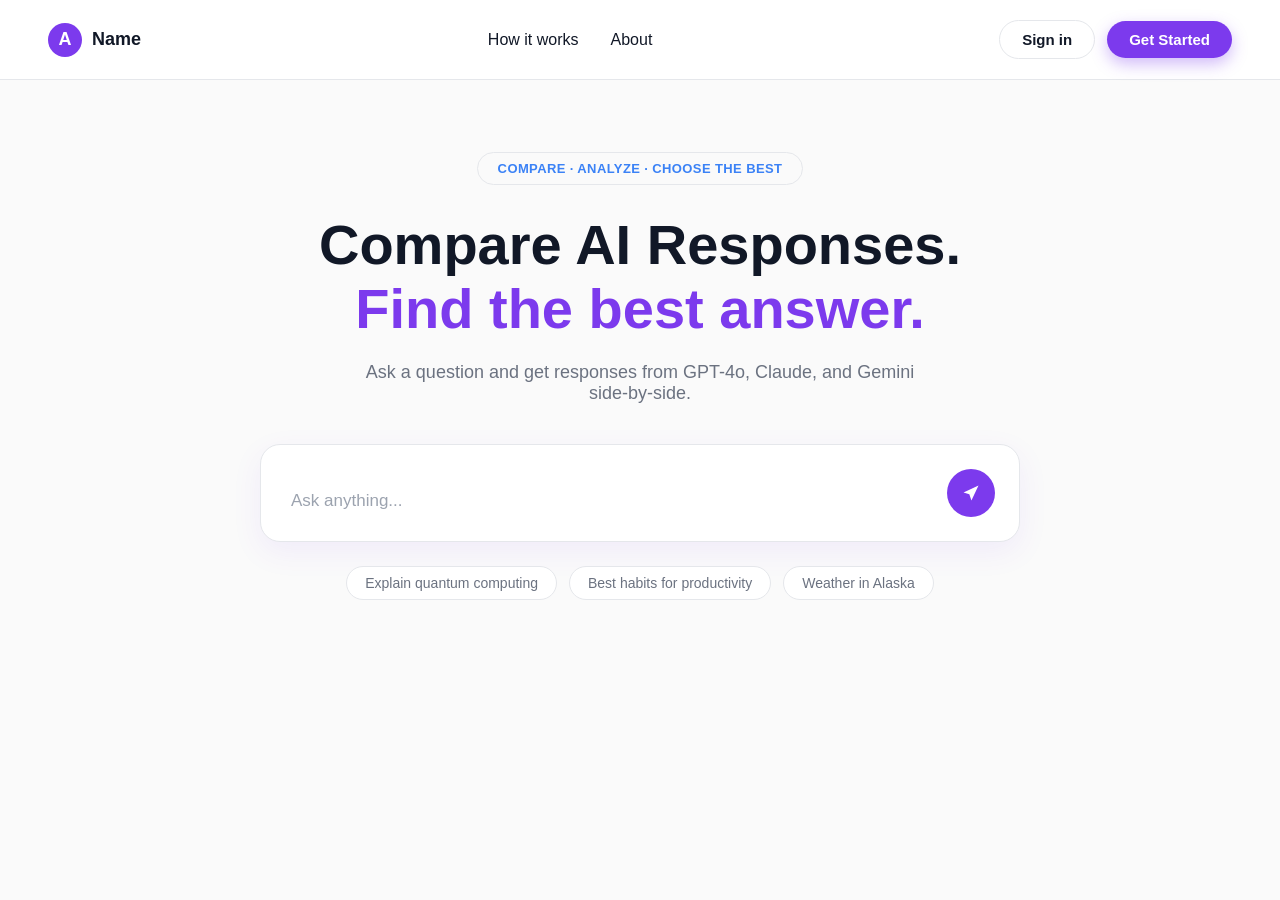
==== commit c83174c0: "Rename index (2).html to index.html" ====
--- a/index.html
+++ b/index.html
@@ -2,275 +2,290 @@
 <html lang="en">
 <head>
 <meta charset="UTF-8">
-<meta name="viewport" content="width=device-width, initial-scale=1">
-<title>LLM Router — Compare AI responses</title>
-<meta name="description" content="Ask a question, compare answers from GPT-4o, Claude and Gemini side by side, and see which response wins.">
-<link rel="icon" href="data:image/svg+xml,%3Csvg xmlns='http://www.w3.org/2000/svg' viewBox='0 0 32 32'%3E%3Cdefs%3E%3ClinearGradient id='g' x1='0' y1='0' x2='1' y2='1'%3E%3Cstop offset='0' stop-color='%238B7CFF'/%3E%3Cstop offset='1' stop-color='%235B8CFF'/%3E%3C/linearGradient%3E%3C/defs%3E%3Crect width='32' height='32' rx='8' fill='url(%23g)'/%3E%3Ctext x='16' y='22' font-family='Arial,sans-serif' font-weight='800' font-size='18' fill='%230A0B0E' text-anchor='middle'%3ER%3C/text%3E%3C/svg%3E">
-<link rel="preconnect" href="https://fonts.googleapis.com">
-<link rel="preconnect" href="https://fonts.gstatic.com" crossorigin>
-<link href="https://fonts.googleapis.com/css2?family=Inter:wght@400;500;600;700;800&display=swap" rel="stylesheet">
-<link rel="stylesheet" href="styles.css">
+<meta name="viewport" content="width=device-width, initial-scale=1.0">
+<title>LLM Router — Compare AI Responses</title>
+<link rel="stylesheet" href="style.css">
 </head>
 <body>
 
-<a class="skip-link" href="#main-content">Skip to main content</a>
-
-<div class="app">
-
-  <header class="site-header">
-    <div class="brand">
-      <span class="brand-mark" aria-hidden="true">R</span>
-      <span class="brand-name">LLM Router</span>
-    </div>
-
-    <nav class="primary-nav" aria-label="Main">
-      <ul>
-        <li><a href="#/landing" data-route="landing">Landing</a></li>
-        <li><a href="#/compare" data-route="compare">Compare</a></li>
-        <li><a href="#/verdict" data-route="verdict">Verdict</a></li>
-        <li><a href="#/auth" data-route="auth">Sign in</a></li>
-      </ul>
-    </nav>
-
-    <div class="header-spacer" aria-hidden="true"></div>
-  </header>
-
-  <p id="route-announcer" class="visually-hidden" role="status" aria-live="polite"></p>
-  <p id="toast" class="visually-hidden" role="status" aria-live="polite"></p>
-
-  <main id="main-content" class="app-main" tabindex="-1">
-
-    <!-- ============ SCREEN: LANDING ============ -->
-    <section id="screen-landing" class="screen screen-landing" data-screen="landing" tabindex="-1">
-      <p class="eyebrow">
-        <span class="eyebrow-dot" aria-hidden="true"></span>
-        Compare &middot; Analyze &middot; Choose the Best
-      </p>
-
-      <h1 class="landing-title">
-        Compare AI responses.<br>
-        <span class="gradient-text">Find the best answer.</span>
+<header class="topbar">
+  <a class="brand" href="#" data-action="go-landing">
+    <span class="brand-avatar" id="brand-avatar">A</span>
+    <span class="brand-name" id="brand-name">Name</span>
+  </a>
+  <nav class="nav-links">
+    <a href="#" data-action="how-it-works">How it works</a>
+    <a href="#" data-action="about">About</a>
+  </nav>
+  <div class="nav-actions" id="nav-actions-guest">
+    <button class="btn btn-outline" data-action="sign-in">Sign in</button>
+    <button class="btn btn-primary" data-action="get-started">Get Started</button>
+  </div>
+  <div class="nav-actions hidden" id="nav-actions-user">
+    <button class="btn btn-outline" data-action="sign-out">Sign out</button>
+  </div>
+</header>
+
+<main>
+
+  <!-- ============ LANDING SCREEN ============ -->
+  <section id="screen-landing" class="screen screen--active">
+    <div class="landing-hero">
+      <span class="pill">COMPARE &middot; ANALYZE &middot; CHOOSE THE BEST</span>
+      <h1 class="hero-title">
+        Compare AI Responses.<br>
+        <span class="accent">Find the best answer.</span>
       </h1>
-
-      <p class="landing-subtitle">
-        Ask a question and get responses from GPT-4o, Claude, and Gemini side-by-side — then let our verdict engine tell you which one actually nailed it.
-      </p>
-
-      <form id="query-form" class="query-form" novalidate>
-        <label class="visually-hidden" for="query-input">Ask a question to compare AI responses</label>
-        <input
-          id="query-input"
-          name="query"
-          type="text"
-          class="query-input"
-          placeholder="Ask anything — e.g. Explain quantum computing"
-          autocomplete="off"
-        >
-        <button type="submit" class="btn btn-primary query-submit">
-          Compare <span aria-hidden="true">→</span>
+      <p class="hero-subtitle">
+        Ask a question and get responses from GPT-4o, Claude, and Gemini side-by-side.
+      </p>
+
+      <form id="question-form" class="ask-box">
+        <textarea id="question-input" placeholder="Ask anything..." rows="1" required></textarea>
+        <button type="submit" class="send-btn" aria-label="Submit question">
+          <svg viewBox="0 0 24 24" fill="currentColor"><path d="M3 11.5 21 3l-8.5 18-2.5-7.5L3 11.5Z"/></svg>
         </button>
       </form>
 
-      <div class="examples" role="group" aria-label="Example questions">
-        <button type="button" class="chip" data-example="Explain quantum computing">Explain quantum computing</button>
-        <button type="button" class="chip" data-example="Best habits for productivity">Best habits for productivity</button>
-        <button type="button" class="chip" data-example="Weather in Alaska">Weather in Alaska</button>
-      </div>
-
-      <ul class="model-list" aria-label="Models compared">
-        <li><span class="model-dot" style="background:#5B8CFF" aria-hidden="true"></span>GPT-4o</li>
-        <li><span class="model-dot" style="background:#8B7CFF" aria-hidden="true"></span>Claude</li>
-        <li><span class="model-dot" style="background:#5BD6C0" aria-hidden="true"></span>Gemini</li>
-      </ul>
-    </section>
-
-    <!-- ============ SCREEN: COMPARE ============ -->
-    <section id="screen-compare" class="screen screen-compare" data-screen="compare" tabindex="-1" hidden>
-      <div class="compare-header">
-        <div>
-          <p class="eyebrow-label" id="question-label">Question asked</p>
-          <h1 class="question-text" id="question-text">&ldquo;Explain quantum computing&rdquo;</h1>
-        </div>
-
-        <div class="compare-controls">
-          <div class="view-tabs" role="tablist" aria-label="Response view">
-            <button type="button" id="tab-card" class="tab-btn" role="tab" aria-selected="true" aria-controls="panel-card" tabindex="0">Card View</button>
-            <button type="button" id="tab-table" class="tab-btn" role="tab" aria-selected="false" aria-controls="panel-table" tabindex="-1">Table View</button>
-          </div>
-          <button type="button" class="btn btn-ghost" id="share-btn">Share</button>
-        </div>
-      </div>
-
-      <div id="panel-card" role="tabpanel" aria-labelledby="tab-card" tabindex="0">
-        <div class="response-grid">
-
-          <article class="response-card is-winner">
-            <span class="winner-badge"><span aria-hidden="true">🏆</span> Winner</span>
-            <h2 class="response-model"><span class="model-dot" style="background:#8B7CFF" aria-hidden="true"></span>Claude</h2>
-            <p class="response-snippet">Quantum computing harnesses superposition and entanglement to process information in fundamentally different ways than classical computers — here's a breakdown of the core concepts, with a real-world analogy for each.</p>
-            <button type="button" class="link-btn" data-open-verdict>Open full response <span aria-hidden="true">→</span></button>
-          </article>
-
-          <article class="response-card">
-            <h2 class="response-model"><span class="model-dot" style="background:#5B8CFF" aria-hidden="true"></span>GPT-4o</h2>
-            <p class="response-snippet">Quantum computing uses qubits that can exist in superposition, enabling certain calculations to be performed in parallel compared to classical bits.</p>
-            <button type="button" class="link-btn" data-open-verdict>Open full response <span aria-hidden="true">→</span></button>
-          </article>
-
-          <article class="response-card">
-            <h2 class="response-model"><span class="model-dot" style="background:#5BD6C0" aria-hidden="true"></span>Gemini</h2>
-            <p class="response-snippet">At its core, quantum computing relies on qubits instead of bits. Unlike classical bits, qubits can represent multiple states simultaneously.</p>
-            <button type="button" class="link-btn" data-open-verdict>Open full response <span aria-hidden="true">→</span></button>
-          </article>
-
-        </div>
-      </div>
-
-      <div id="panel-table" role="tabpanel" aria-labelledby="tab-table" tabindex="0" hidden>
-        <table class="response-table">
-          <caption class="visually-hidden">Model responses for &ldquo;Explain quantum computing&rdquo;</caption>
-          <thead>
-            <tr>
-              <th scope="col">Model</th>
-              <th scope="col">Response</th>
-            </tr>
-          </thead>
-          <tbody>
-            <tr>
-              <th scope="row"><span class="model-dot" style="background:#5B8CFF" aria-hidden="true"></span>GPT-4o</th>
-              <td>Quantum computing uses qubits that can exist in superposition, enabling certain calculations to be performed in parallel compared to classical bits.</td>
-            </tr>
-            <tr>
-              <th scope="row"><span class="model-dot" style="background:#8B7CFF" aria-hidden="true"></span>Claude <span class="visually-hidden">(winner)</span></th>
-              <td>Quantum computing harnesses superposition and entanglement to process information in fundamentally different ways than classical computers — here's a breakdown of the core concepts, with a real-world analogy for each.</td>
-            </tr>
-            <tr>
-              <th scope="row"><span class="model-dot" style="background:#5BD6C0" aria-hidden="true"></span>Gemini</th>
-              <td>At its core, quantum computing relies on qubits instead of bits. Unlike classical bits, qubits can represent multiple states simultaneously.</td>
-            </tr>
-          </tbody>
-        </table>
-      </div>
-
-      <div class="verdict-banner">
-        <div class="verdict-banner-text">
-          <span class="verdict-banner-icon" aria-hidden="true">🏆</span>
-          <div>
-            <p class="verdict-banner-label">AI Verdict</p>
-            <p class="verdict-banner-body"><strong>Claude</strong> provides the most actionable, detailed, and well-structured answer.</p>
-          </div>
-        </div>
-        <button type="button" class="btn btn-primary" data-open-verdict>View full verdict <span aria-hidden="true">→</span></button>
-      </div>
-    </section>
-
-    <!-- ============ SCREEN: VERDICT ============ -->
-    <section id="screen-verdict" class="screen screen-verdict" data-screen="verdict" tabindex="-1" hidden>
-      <a class="back-link" href="#/compare">
-        <span aria-hidden="true">←</span> Back to results
-      </a>
-
-      <div class="verdict-card">
-        <span class="winner-badge winner-badge-lg"><span aria-hidden="true">🏆</span> Winner</span>
-        <h1 class="verdict-title">Claude</h1>
-        <p class="verdict-desc">Provides the most comprehensive, actionable, and well-structured answer among the three models compared.</p>
-
-        <ul class="criteria-grid">
-          <li class="criteria-item">
-            <p class="criteria-title"><span aria-hidden="true">🛡️</span> Most Detailed</p>
-            <p class="criteria-desc">Covers all aspects thoroughly</p>
-          </li>
-          <li class="criteria-item">
-            <p class="criteria-title"><span aria-hidden="true">⚡</span> Most Actionable</p>
-            <p class="criteria-desc">Provides clear next steps</p>
-          </li>
-          <li class="criteria-item">
-            <p class="criteria-title"><span aria-hidden="true">📋</span> Best Structure</p>
-            <p class="criteria-desc">Easy to follow and organized</p>
-          </li>
-          <li class="criteria-item">
-            <p class="criteria-title"><span aria-hidden="true">💡</span> More Insights</p>
-            <p class="criteria-desc">Offers valuable extra tips</p>
-          </li>
-        </ul>
-
-        <p class="confidence-label" id="confidence-label">Confidence Score</p>
-        <div
-          class="confidence-track"
-          role="progressbar"
-          aria-labelledby="confidence-label"
-          aria-valuenow="87"
-          aria-valuemin="0"
-          aria-valuemax="100"
-          aria-valuetext="87%"
-        >
-          <div class="confidence-fill" style="width:87%"></div>
-        </div>
-        <p class="confidence-value" aria-hidden="true">87%</p>
-
-        <div class="verdict-actions">
-          <button type="button" class="btn btn-secondary" id="copy-verdict-btn">Copy</button>
-          <button type="button" class="btn btn-secondary" id="share-verdict-btn">Share</button>
-          <a class="btn btn-primary" href="#/landing" id="ask-another-btn">Ask another question <span aria-hidden="true">→</span></a>
-        </div>
-      </div>
-    </section>
-
-    <!-- ============ SCREEN: AUTH ============ -->
-    <section id="screen-auth" class="screen screen-auth" data-screen="auth" tabindex="-1" hidden>
-      <div class="auth-card">
-        <div class="auth-tabs" role="tablist" aria-label="Account access">
-          <button type="button" id="tab-signin" class="tab-btn" role="tab" aria-selected="true" aria-controls="panel-signin" tabindex="0">Sign in</button>
-          <button type="button" id="tab-signup" class="tab-btn" role="tab" aria-selected="false" aria-controls="panel-signup" tabindex="-1">Create account</button>
-        </div>
-
-        <div id="panel-signin" role="tabpanel" aria-labelledby="tab-signin" tabindex="0">
-          <h1 class="auth-title" tabindex="-1">Welcome back</h1>
-          <p class="auth-subtitle">Sign in to continue comparing AI responses.</p>
-
-          <form class="auth-form" data-auth-form novalidate>
-            <div class="field">
-              <label for="signin-username">Username</label>
-              <input id="signin-username" name="username" type="text" autocomplete="username" placeholder="your username">
-            </div>
-            <div class="field">
-              <label for="signin-password">Password</label>
-              <input id="signin-password" name="password" type="password" autocomplete="current-password" placeholder="••••••••">
-            </div>
-            <button type="submit" class="btn btn-primary auth-submit">Sign in</button>
-          </form>
-
-          <p class="auth-switch">Don't have an account? <a href="#" data-switch-tab="signup">Get Started</a></p>
-        </div>
-
-        <div id="panel-signup" role="tabpanel" aria-labelledby="tab-signup" tabindex="0" hidden>
-          <h1 class="auth-title" tabindex="-1">Create your account</h1>
-          <p class="auth-subtitle">Get started comparing AI responses side-by-side.</p>
-
-          <form class="auth-form" data-auth-form novalidate>
-            <div class="field">
-              <label for="signup-username">Username</label>
-              <input id="signup-username" name="username" type="text" autocomplete="username" placeholder="your username">
-            </div>
-            <div class="field">
-              <label for="signup-password">Password</label>
-              <input id="signup-password" name="password" type="password" autocomplete="new-password" placeholder="••••••••">
-            </div>
-            <button type="submit" class="btn btn-primary auth-submit">Create Account</button>
-          </form>
-
-          <p class="auth-switch">Already have an account? <a href="#" data-switch-tab="signin">Sign in</a></p>
-        </div>
-      </div>
-    </section>
-
-  </main>
-
-  <footer class="site-footer">
-    Prototype — refined visual pass of the LLM Router flow
-  </footer>
-
-</div>
+      <div class="example-chips">
+        <button type="button" class="chip">Explain quantum computing</button>
+        <button type="button" class="chip">Best habits for productivity</button>
+        <button type="button" class="chip">Weather in Alaska</button>
+      </div>
+    </div>
+  </section>
+
+  <!-- ============ LOADING SCREEN ============ -->
+  <section id="screen-loading" class="screen">
+    <div class="loading-card">
+      <span class="brand-avatar brand-avatar--lg">A</span>
+      <h2>Comparing responses...</h2>
+      <p id="loading-subtitle" class="muted">Getting the best answers from three models.</p>
+
+      <div class="progress-row">
+        <div class="progress-track">
+          <div id="progress-fill" class="progress-fill"></div>
+        </div>
+        <span id="progress-percent" class="progress-percent">0%</span>
+      </div>
+
+      <ul id="loading-models" class="loading-models"></ul>
+    </div>
+  </section>
+
+  <!-- ============ RESULTS / COMPARISON SCREEN ============ -->
+  <section id="screen-results" class="screen">
+    <div class="results-topbar">
+      <button class="link-btn" data-action="new-question">&larr; New Question</button>
+      <div class="view-toggle">
+        <button class="toggle-btn toggle-btn--active" data-view="card">Card View</button>
+        <button class="toggle-btn" data-view="table">Table View</button>
+      </div>
+      <div class="results-actions">
+        <button class="icon-btn" data-action="share" title="Share">Share</button>
+        <button class="icon-btn" data-action="new-question" title="Restart">&#8635;</button>
+      </div>
+    </div>
+
+    <h2 class="question-label">Question Asked</h2>
+    <p id="question-text" class="question-text">—</p>
+
+    <div id="results-cards" class="results-cards"></div>
+
+    <table id="results-table" class="results-table hidden">
+      <thead>
+        <tr><th>Model</th><th>Response</th><th></th></tr>
+      </thead>
+      <tbody id="results-table-body"></tbody>
+    </table>
+
+    <div class="verdict-banner">
+      <span class="verdict-trophy">🏆</span>
+      <div class="verdict-copy">
+        <span class="verdict-label">AI Verdict</span>
+        <p id="verdict-summary"><strong>—</strong> provides the most actionable, detailed, and well-structured answer.</p>
+      </div>
+      <div class="verdict-confidence">
+        <span class="confidence-label">Confidence Score</span>
+        <div class="progress-track progress-track--sm">
+          <div id="confidence-fill" class="progress-fill progress-fill--green"></div>
+        </div>
+      </div>
+      <span id="confidence-percent" class="confidence-percent">0%</span>
+      <button class="btn btn-outline" data-action="view-verdict">view full verdict &rarr;</button>
+    </div>
+  </section>
+
+  <!-- ============ EXPANDED RESPONSE SCREEN ============ -->
+  <section id="screen-expanded" class="screen">
+    <div class="expanded-topbar">
+      <button class="link-btn" data-action="back-to-results">&larr; Back to results</button>
+      <div class="results-actions">
+        <button class="icon-btn" data-action="copy-response">Copy</button>
+        <button class="icon-btn" data-action="share">Share</button>
+      </div>
+    </div>
+
+    <h2 id="expanded-model" class="expanded-model">Model Chosen</h2>
+    <p id="expanded-response" class="expanded-response"></p>
+  </section>
+
+  <!-- ============ SIGN IN SCREEN ============ -->
+  <section id="screen-signin" class="screen">
+    <div class="auth-card">
+      <h2>Welcome back</h2>
+      <p class="muted">Sign in to continue comparing AI responses.</p>
+      <form id="signin-form" class="auth-form">
+        <label>
+          Username
+          <input type="text" id="signin-username" placeholder="yourname" required>
+        </label>
+        <label>
+          Password
+          <input type="password" id="signin-password" placeholder="••••••••" required>
+        </label>
+        <button type="submit" class="btn btn-primary auth-submit">Sign in</button>
+      </form>
+      <p class="auth-switch">
+        Don't have an account?
+        <button type="button" class="link-btn" data-action="go-signup">Get Started</button>
+      </p>
+    </div>
+  </section>
+
+  <!-- ============ SIGN UP SCREEN ============ -->
+  <section id="screen-signup" class="screen">
+    <div class="auth-card">
+      <h2>Create your account</h2>
+      <p class="muted">Get started comparing AI responses side-by-side.</p>
+      <form id="signup-form" class="auth-form">
+        <label>
+          Username
+          <input type="text" id="signup-username" placeholder="yourname" required>
+        </label>
+        <label>
+          Password
+          <input type="password" id="signup-password" placeholder="••••••••" required>
+        </label>
+        <button type="submit" class="btn btn-primary auth-submit">Create Account</button>
+      </form>
+      <p class="auth-switch">
+        Already have an account?
+        <button type="button" class="link-btn" data-action="go-signin">Sign in</button>
+      </p>
+    </div>
+  </section>
+
+  <!-- ============ HOW IT WORKS SCREEN ============ -->
+  <section id="screen-how-it-works" class="screen">
+    <div class="info-page">
+      <h2>How it works</h2>
+      <p class="muted">
+        LLM Router sends your question to several leading AI models at once, then helps you
+        figure out which answer is actually worth reading.
+      </p>
+
+      <div class="steps">
+        <div class="step">
+          <span class="step-number">1</span>
+          <div>
+            <strong>Ask a question</strong>
+            <p class="muted">Type anything into the box on the home page — a question, a task, or a prompt.</p>
+          </div>
+        </div>
+        <div class="step">
+          <span class="step-number">2</span>
+          <div>
+            <strong>We query multiple models</strong>
+            <p class="muted">Your question is sent to GPT-4o, Claude, and Gemini simultaneously.</p>
+          </div>
+        </div>
+        <div class="step">
+          <span class="step-number">3</span>
+          <div>
+            <strong>Compare side-by-side</strong>
+            <p class="muted">Read each response as cards or a table, and open any one in full.</p>
+          </div>
+        </div>
+        <div class="step">
+          <span class="step-number">4</span>
+          <div>
+            <strong>Get the AI verdict</strong>
+            <p class="muted">We highlight the most detailed, actionable response with a confidence score.</p>
+          </div>
+        </div>
+      </div>
+
+      <button class="btn btn-primary" data-action="go-landing">Try it now &rarr;</button>
+    </div>
+  </section>
+
+  <!-- ============ ABOUT SCREEN ============ -->
+  <section id="screen-about" class="screen">
+    <div class="info-page">
+      <h2>About LLM Router</h2>
+      <p>
+        Every AI model answers questions a little differently — some are more detailed, some more
+        concise, some better at reasoning through edge cases. LLM Router asks the same question to
+        several models at once so you can see those differences directly, instead of guessing which
+        model to trust.
+      </p>
+      <p>
+        It's built for anyone who uses AI regularly — writers, developers, students, and researchers
+        — who want a faster way to find the best answer without manually copy-pasting the same
+        prompt into multiple chat windows.
+      </p>
+      <button class="btn btn-primary" data-action="get-started">Get Started &rarr;</button>
+    </div>
+  </section>
+
+  <!-- ============ VERDICT / WINNER SCREEN ============ -->
+  <section id="screen-verdict" class="screen">
+    <div id="confetti" class="confetti"></div>
+    <div class="winner-card">
+      <span class="winner-trophy">🏆</span>
+      <span class="winner-label">WINNER</span>
+      <h2 id="winner-model" class="winner-model">Model Name</h2>
+      <p id="winner-subtitle" class="winner-subtitle">
+        provides the most comprehensive, actionable, and well-structured answer.
+      </p>
+
+      <div class="winner-features">
+        <div class="feature-card">
+          <span class="feature-icon feature-icon--green">🛡️</span>
+          <strong>Most Detailed</strong>
+          <span class="muted">Covers all aspects thoroughly</span>
+        </div>
+        <div class="feature-card">
+          <span class="feature-icon feature-icon--purple">⚡</span>
+          <strong>Most Actionable</strong>
+          <span class="muted">Provides clear next steps</span>
+        </div>
+        <div class="feature-card">
+          <span class="feature-icon feature-icon--orange">📋</span>
+          <strong>Best Structure</strong>
+          <span class="muted">Easy to follow and organized</span>
+        </div>
+        <div class="feature-card">
+          <span class="feature-icon feature-icon--blue">💡</span>
+          <strong>More Insights</strong>
+          <span class="muted">Offers valuable extra tips</span>
+        </div>
+      </div>
+
+      <div class="winner-confidence">
+        <span class="confidence-label">Confidence Score</span>
+        <div class="progress-track">
+          <div id="winner-confidence-fill" class="progress-fill progress-fill--green"></div>
+        </div>
+        <span id="winner-confidence-percent" class="confidence-percent">0%</span>
+      </div>
+
+      <button class="btn btn-primary" data-action="ask-another">Ask Another Question &rarr;</button>
+    </div>
+  </section>
+
+</main>
 
 <script src="script.js"></script>
 </body>
--- a/style.css
+++ b/style.css
@@ -0,0 +1,639 @@
+:root {
+  --purple: #7C3AED;
+  --purple-dark: #6D28D9;
+  --purple-light: #F3EEFF;
+  --blue: #3B82F6;
+  --green: #10B981;
+  --orange: #F59E0B;
+  --ink: #111827;
+  --muted: #6B7280;
+  --border: #E5E7EB;
+  --bg: #FAFAFA;
+  --card: #FFFFFF;
+  --radius-lg: 20px;
+  --radius-md: 12px;
+  --shadow: 0 10px 30px rgba(124, 58, 237, 0.08);
+}
+
+* { box-sizing: border-box; }
+
+body {
+  margin: 0;
+  font-family: -apple-system, BlinkMacSystemFont, "Segoe UI", Roboto, Helvetica, Arial, sans-serif;
+  color: var(--ink);
+  background: var(--bg);
+}
+
+a { color: inherit; text-decoration: none; }
+
+.muted { color: var(--muted); }
+
+/* ---------- Top nav ---------- */
+.topbar {
+  display: flex;
+  align-items: center;
+  justify-content: space-between;
+  padding: 20px 48px;
+  border-bottom: 1px solid var(--border);
+  background: var(--card);
+}
+
+.brand {
+  display: flex;
+  align-items: center;
+  gap: 10px;
+  font-weight: 700;
+  font-size: 18px;
+}
+
+.brand-avatar {
+  width: 34px;
+  height: 34px;
+  border-radius: 50%;
+  background: var(--purple);
+  color: #fff;
+  display: flex;
+  align-items: center;
+  justify-content: center;
+  font-weight: 700;
+}
+
+.brand-avatar--lg {
+  width: 56px;
+  height: 56px;
+  font-size: 22px;
+  margin: 0 auto 20px;
+}
+
+.nav-links {
+  display: flex;
+  gap: 32px;
+  font-weight: 500;
+}
+
+.nav-links a:hover { color: var(--purple); }
+
+.nav-actions { display: flex; align-items: center; gap: 12px; }
+
+.btn {
+  border: none;
+  border-radius: 999px;
+  padding: 10px 22px;
+  font-weight: 600;
+  font-size: 15px;
+  cursor: pointer;
+  transition: transform 0.15s ease, box-shadow 0.15s ease, opacity 0.15s ease;
+}
+
+.btn:hover { transform: translateY(-1px); }
+
+.btn-primary {
+  background: var(--purple);
+  color: #fff;
+  box-shadow: 0 6px 16px rgba(124, 58, 237, 0.35);
+}
+
+.btn-primary:hover { background: var(--purple-dark); }
+
+.btn-outline {
+  background: #fff;
+  color: var(--ink);
+  border: 1px solid var(--border);
+}
+
+.btn-outline:hover { border-color: var(--purple); color: var(--purple); }
+
+/* ---------- Screens ---------- */
+main { max-width: 1100px; margin: 0 auto; padding: 0 24px; }
+
+.screen { display: none; }
+.screen--active { display: block; }
+
+/* ---------- Landing ---------- */
+.landing-hero {
+  text-align: center;
+  padding: 72px 0 48px;
+}
+
+.pill {
+  display: inline-block;
+  padding: 8px 20px;
+  border-radius: 999px;
+  border: 1px solid var(--border);
+  color: var(--blue);
+  font-weight: 700;
+  font-size: 13px;
+  letter-spacing: 0.03em;
+  margin-bottom: 28px;
+}
+
+.hero-title {
+  font-size: 56px;
+  line-height: 1.15;
+  font-weight: 800;
+  margin: 0 0 20px;
+}
+
+.hero-title .accent { color: var(--purple); }
+
+.hero-subtitle {
+  font-size: 18px;
+  color: var(--muted);
+  max-width: 560px;
+  margin: 0 auto 40px;
+}
+
+.ask-box {
+  display: flex;
+  align-items: flex-end;
+  gap: 16px;
+  max-width: 760px;
+  margin: 0 auto;
+  background: var(--card);
+  border-radius: var(--radius-lg);
+  border: 1px solid var(--border);
+  box-shadow: var(--shadow);
+  padding: 24px 24px 24px 28px;
+}
+
+.ask-box textarea {
+  flex: 1;
+  border: none;
+  outline: none;
+  resize: none;
+  font-size: 17px;
+  font-family: inherit;
+  color: var(--ink);
+  min-height: 28px;
+  max-height: 160px;
+}
+
+.ask-box textarea::placeholder { color: #9CA3AF; }
+
+.send-btn {
+  flex-shrink: 0;
+  width: 48px;
+  height: 48px;
+  border: none;
+  border-radius: 50%;
+  background: var(--purple);
+  color: #fff;
+  display: flex;
+  align-items: center;
+  justify-content: center;
+  cursor: pointer;
+}
+
+.send-btn svg { width: 20px; height: 20px; }
+.send-btn:hover { background: var(--purple-dark); }
+
+.example-chips {
+  display: flex;
+  justify-content: center;
+  flex-wrap: wrap;
+  gap: 12px;
+  margin-top: 24px;
+}
+
+.chip {
+  background: #fff;
+  border: 1px solid var(--border);
+  border-radius: 999px;
+  padding: 8px 18px;
+  font-size: 14px;
+  color: var(--muted);
+  cursor: pointer;
+}
+
+.chip:hover { border-color: var(--purple); color: var(--purple); }
+
+/* ---------- Loading ---------- */
+.loading-card {
+  max-width: 480px;
+  margin: 100px auto;
+  text-align: center;
+}
+
+.loading-card h2 { font-size: 24px; margin: 0 0 8px; }
+.loading-card .muted { margin: 0 0 32px; }
+
+.progress-row {
+  display: flex;
+  align-items: center;
+  gap: 14px;
+  margin-bottom: 36px;
+}
+
+.progress-track {
+  flex: 1;
+  height: 8px;
+  background: var(--border);
+  border-radius: 999px;
+  overflow: hidden;
+}
+
+.progress-track--sm { height: 6px; }
+
+.progress-fill {
+  height: 100%;
+  width: 0%;
+  background: var(--green);
+  border-radius: 999px;
+  transition: width 0.2s ease;
+}
+
+.progress-fill--green { background: var(--green); }
+
+.progress-percent, .confidence-percent {
+  font-weight: 700;
+  font-size: 14px;
+  min-width: 40px;
+  text-align: right;
+}
+
+.loading-models {
+  list-style: none;
+  margin: 0;
+  padding: 0;
+  text-align: left;
+}
+
+.loading-models li {
+  display: flex;
+  justify-content: space-between;
+  align-items: center;
+  padding: 12px 0;
+  border-bottom: 1px solid var(--border);
+  font-weight: 600;
+}
+
+.loading-models li:last-child { border-bottom: none; }
+
+.loading-status { font-weight: 500; font-size: 14px; color: var(--muted); }
+.loading-status--done { color: var(--green); }
+
+/* ---------- Results ---------- */
+.results-topbar {
+  display: flex;
+  align-items: center;
+  justify-content: space-between;
+  padding: 32px 0 8px;
+  gap: 16px;
+  flex-wrap: wrap;
+}
+
+.link-btn {
+  background: none;
+  border: none;
+  font-weight: 600;
+  font-size: 15px;
+  color: var(--ink);
+  cursor: pointer;
+}
+
+.link-btn:hover { color: var(--purple); }
+
+.view-toggle {
+  display: flex;
+  background: var(--border);
+  border-radius: 999px;
+  padding: 4px;
+  gap: 4px;
+}
+
+.toggle-btn {
+  border: none;
+  background: transparent;
+  padding: 6px 16px;
+  border-radius: 999px;
+  font-weight: 600;
+  font-size: 13px;
+  color: var(--muted);
+  cursor: pointer;
+}
+
+.toggle-btn--active { background: #fff; color: var(--ink); box-shadow: 0 1px 3px rgba(0,0,0,0.1); }
+
+.results-actions { display: flex; gap: 8px; }
+
+.icon-btn {
+  border: 1px solid var(--border);
+  background: #fff;
+  border-radius: 8px;
+  padding: 8px 14px;
+  font-weight: 600;
+  font-size: 14px;
+  cursor: pointer;
+}
+
+.icon-btn:hover { border-color: var(--purple); color: var(--purple); }
+
+.question-label {
+  font-size: 13px;
+  text-transform: uppercase;
+  letter-spacing: 0.06em;
+  color: var(--muted);
+  margin: 20px 0 6px;
+}
+
+.question-text {
+  font-size: 22px;
+  font-weight: 700;
+  margin: 0 0 28px;
+}
+
+.results-cards {
+  display: grid;
+  grid-template-columns: repeat(3, 1fr);
+  gap: 20px;
+  margin-bottom: 28px;
+}
+
+.result-card {
+  background: var(--card);
+  border: 1px solid var(--border);
+  border-radius: var(--radius-lg);
+  padding: 24px;
+  display: flex;
+  flex-direction: column;
+}
+
+.result-card h3 { margin: 0 0 14px; font-size: 18px; }
+
+.result-card .response-label {
+  font-weight: 700;
+  margin-bottom: 4px;
+}
+
+.result-card p {
+  color: var(--muted);
+  font-size: 15px;
+  line-height: 1.5;
+  flex: 1;
+  margin: 0 0 20px;
+}
+
+.read-more-btn {
+  border: none;
+  border-radius: var(--radius-md);
+  padding: 12px 16px;
+  font-weight: 700;
+  cursor: pointer;
+  text-align: center;
+}
+
+.read-more-btn--green { background: #DCFCE7; color: #16A34A; }
+.read-more-btn--orange { background: #FEF3C7; color: #D97706; }
+.read-more-btn--blue { background: #DBEAFE; color: #2563EB; }
+
+.results-table {
+  width: 100%;
+  border-collapse: collapse;
+  margin-bottom: 28px;
+  background: var(--card);
+  border: 1px solid var(--border);
+  border-radius: var(--radius-lg);
+  overflow: hidden;
+}
+
+.results-table th, .results-table td {
+  text-align: left;
+  padding: 16px 20px;
+  border-bottom: 1px solid var(--border);
+  vertical-align: top;
+}
+
+.results-table th { font-size: 13px; text-transform: uppercase; color: var(--muted); }
+.results-table td.model-cell { font-weight: 700; white-space: nowrap; }
+.results-table td.response-cell { color: var(--muted); font-size: 15px; }
+.results-table tr:last-child td { border-bottom: none; }
+
+.hidden { display: none !important; }
+
+.verdict-banner {
+  display: flex;
+  align-items: center;
+  gap: 20px;
+  background: var(--purple-light);
+  border-radius: var(--radius-lg);
+  padding: 24px 28px;
+  margin-bottom: 48px;
+  flex-wrap: wrap;
+}
+
+.verdict-trophy { font-size: 32px; }
+
+.verdict-copy { flex: 1; min-width: 220px; }
+.verdict-label { display: block; font-size: 13px; color: var(--muted); margin-bottom: 4px; }
+.verdict-copy p { margin: 0; font-size: 16px; }
+
+.verdict-confidence {
+  display: flex;
+  flex-direction: column;
+  gap: 6px;
+  min-width: 160px;
+}
+
+.confidence-label { font-size: 13px; color: var(--muted); }
+
+/* ---------- Expanded response ---------- */
+.expanded-topbar {
+  display: flex;
+  align-items: center;
+  justify-content: space-between;
+  padding: 32px 0;
+}
+
+.expanded-model { font-size: 26px; margin: 0 0 20px; }
+
+.expanded-response {
+  font-size: 17px;
+  line-height: 1.7;
+  color: var(--ink);
+  max-width: 760px;
+  padding-bottom: 80px;
+}
+
+/* ---------- Verdict / Winner ---------- */
+#screen-verdict { position: relative; overflow: hidden; }
+
+.confetti { position: absolute; inset: 0; pointer-events: none; }
+
+.confetti span {
+  position: absolute;
+  top: -20px;
+  width: 8px;
+  height: 8px;
+  border-radius: 2px;
+  animation: confetti-fall linear forwards;
+}
+
+@keyframes confetti-fall {
+  to { transform: translateY(420px) rotate(360deg); opacity: 0; }
+}
+
+.winner-card {
+  position: relative;
+  text-align: center;
+  max-width: 640px;
+  margin: 56px auto;
+  padding: 0 16px;
+}
+
+.winner-trophy { font-size: 56px; display: block; margin-bottom: 12px; }
+
+.winner-label {
+  display: inline-block;
+  font-weight: 800;
+  letter-spacing: 0.15em;
+  font-size: 13px;
+  color: var(--purple);
+  margin-bottom: 8px;
+}
+
+.winner-model { font-size: 34px; margin: 0 0 12px; }
+
+.winner-subtitle {
+  color: var(--muted);
+  font-size: 16px;
+  max-width: 480px;
+  margin: 0 auto 32px;
+}
+
+.winner-features {
+  display: grid;
+  grid-template-columns: repeat(4, 1fr);
+  gap: 14px;
+  margin-bottom: 40px;
+}
+
+.feature-card {
+  background: var(--card);
+  border: 1px solid var(--border);
+  border-radius: var(--radius-md);
+  padding: 18px 12px;
+  display: flex;
+  flex-direction: column;
+  gap: 6px;
+  font-size: 13px;
+}
+
+.feature-icon { font-size: 20px; margin-bottom: 4px; }
+
+.winner-confidence {
+  display: flex;
+  align-items: center;
+  gap: 14px;
+  margin-bottom: 32px;
+  text-align: left;
+}
+
+.winner-confidence .confidence-label { flex-shrink: 0; }
+
+/* ---------- Auth screens ---------- */
+.auth-card {
+  max-width: 420px;
+  margin: 72px auto;
+  background: var(--card);
+  border: 1px solid var(--border);
+  border-radius: var(--radius-lg);
+  box-shadow: var(--shadow);
+  padding: 40px 36px;
+  text-align: center;
+}
+
+.auth-card h2 { margin: 0 0 8px; font-size: 26px; }
+.auth-card .muted { margin: 0 0 28px; }
+
+.auth-form {
+  display: flex;
+  flex-direction: column;
+  gap: 18px;
+  text-align: left;
+}
+
+.auth-form label {
+  display: flex;
+  flex-direction: column;
+  gap: 8px;
+  font-weight: 600;
+  font-size: 14px;
+}
+
+.auth-form input {
+  border: 1px solid var(--border);
+  border-radius: var(--radius-md);
+  padding: 12px 14px;
+  font-size: 15px;
+  font-family: inherit;
+  outline: none;
+}
+
+.auth-form input:focus { border-color: var(--purple); }
+
+.auth-submit { width: 100%; margin-top: 4px; }
+
+.auth-switch {
+  margin: 24px 0 0;
+  font-size: 14px;
+  color: var(--muted);
+}
+
+.auth-switch .link-btn {
+  color: var(--purple);
+  font-weight: 700;
+  padding: 0;
+  display: inline;
+}
+
+/* ---------- Info pages (How it works / About) ---------- */
+.info-page {
+  max-width: 680px;
+  margin: 64px auto;
+  text-align: center;
+}
+
+.info-page h2 { font-size: 34px; margin: 0 0 16px; }
+.info-page > p { font-size: 17px; line-height: 1.7; color: var(--muted); text-align: left; margin: 0 0 20px; }
+.info-page .muted { font-size: 17px; }
+.info-page .btn { margin-top: 12px; }
+
+.steps {
+  display: flex;
+  flex-direction: column;
+  gap: 24px;
+  text-align: left;
+  margin: 36px 0 40px;
+}
+
+.step {
+  display: flex;
+  gap: 18px;
+  align-items: flex-start;
+}
+
+.step-number {
+  flex-shrink: 0;
+  width: 36px;
+  height: 36px;
+  border-radius: 50%;
+  background: var(--purple-light);
+  color: var(--purple);
+  font-weight: 800;
+  display: flex;
+  align-items: center;
+  justify-content: center;
+}
+
+.step strong { display: block; margin-bottom: 4px; font-size: 16px; }
+.step p { margin: 0; }
+
+/* ---------- Responsive ---------- */
+@media (max-width: 860px) {
+  .topbar { padding: 16px 20px; }
+  .nav-links { display: none; }
+  .hero-title { font-size: 38px; }
+  .results-cards { grid-template-columns: 1fr; }
+  .winner-features { grid-template-columns: repeat(2, 1fr); }
+  .verdict-banner { flex-direction: column; align-items: flex-start; }
+}
